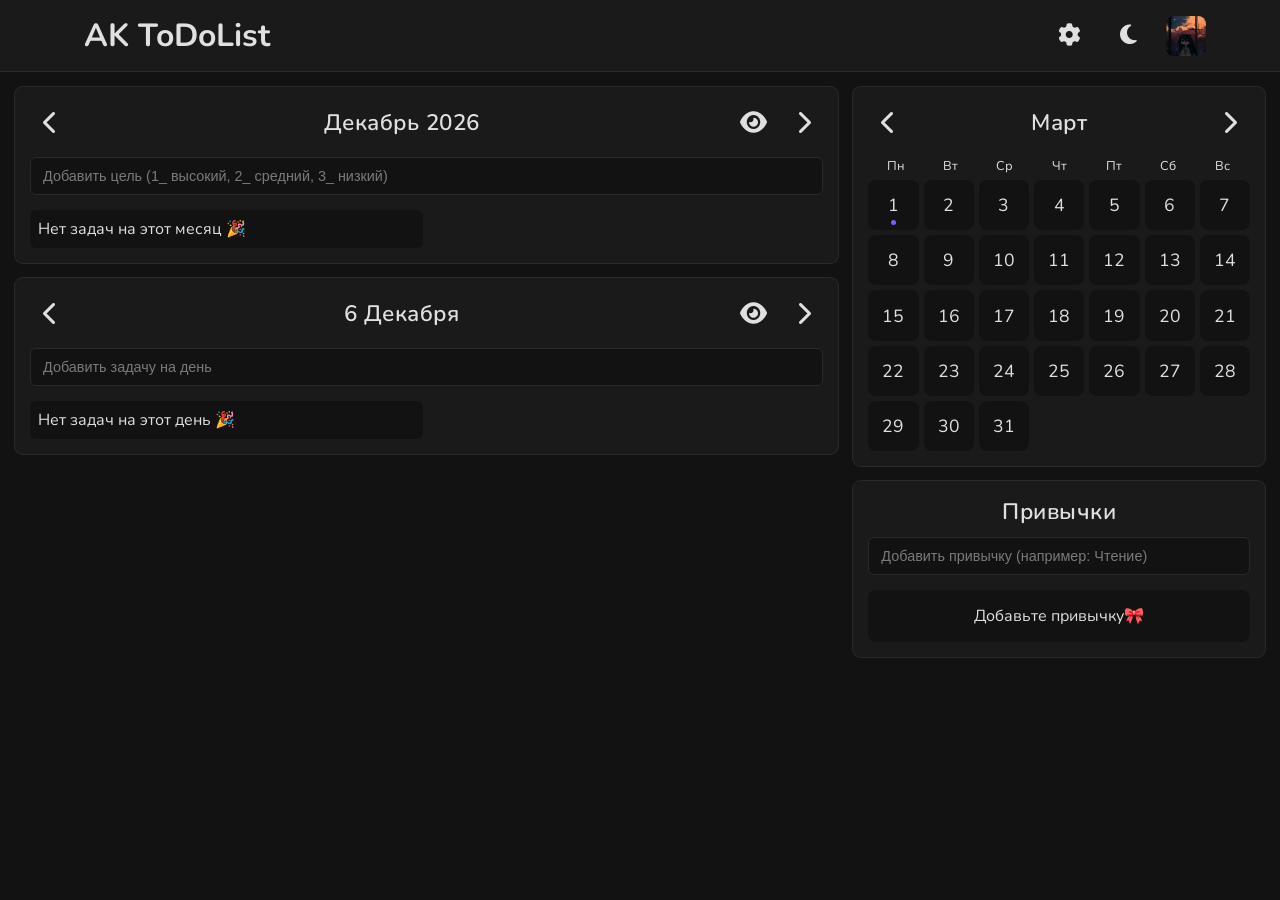
==== index.html @ 562b47cc "AI comments + habits added" ====
<!DOCTYPE html>
<html lang="ru">
<head>
  <meta charset="UTF-8">
  <meta name="viewport" content="width=device-width, initial-scale=1.0, viewport-fit=cover">
  <title>AK ToDoList</title>

  <!-- CSS -->
  <link rel="stylesheet" href="css/style.css">

  <!-- FavIcon -->
  <link rel="icon" href="assets/images/favico.jpg">

  <!-- Font Awesome Icons (иконки) -->
  <link rel="stylesheet" href="https://cdnjs.cloudflare.com/ajax/libs/font-awesome/6.5.0/css/all.min.css">

  <!-- Google Fonts: Nunito (шрифт) -->
  <link rel="preconnect" href="https://fonts.googleapis.com">
  <link rel="preconnect" href="https://fonts.gstatic.com" crossorigin>
  <link href="https://fonts.googleapis.com/css2?family=Nunito:ital,wght@0,200..1000;1,200..1000&display=swap" rel="stylesheet">
</head>
<body>

<!-- ====================NAVIGATION BAR==================== -->
<header class="nav" aria-label="Главная навигация">
  <div class="nav__container">

    <!-- Чекбокс для управления мобильным меню -->
    <input type="checkbox" id="menu-toggle" class="nav__checkbox" aria-label="Открыть меню">

    <div class="nav__top">
      <h1 class="nav__title">AK ToDoList</h1>
      <!-- Бургер-иконка (мобильное меню) -->
      <label for="menu-toggle" class="nav__burger" id="burger-btn" aria-label="Меню">
        <span class="nav__burger--line"></span>
        <span class="nav__burger--line"></span>
        <span class="nav__burger--line"></span>
      </label>
    </div>

    <!-- Меню навигации -->
    <nav class="nav__items" id="nav-menu" aria-label="Дополнительные опции">
      <div class="nav__item">
        <a href="settings.html" class="nav__button btn" id="settings-btn" data-tooltip="Настройки">
          <i class="fa-solid fa-gear btn--icon"></i>
          <span class="nav__text">Настройки</span>
        </a>
      </div>

      <div class="nav__item">
        <button class="nav__button btn" id="theme-btn" data-tooltip="Сменить тему" aria-label="Сменить тему">
          <i class="fa-solid fa-moon btn--icon" id="theme-icon"></i>
          <span class="nav__text">Тема</span>
        </button>
      </div>

      <div class="nav__item nav__item--img">
        <img src="assets/images/favico.jpg" alt="AK ToDoList Logo" id="logo-img">
      </div>
    </nav>
  </div>
</header>

<!-- ====================MAIN APPLICATION================== -->
<main class="container" id="app">

  <!-- ==========ЛЕВАЯ КОЛОНКА: Месяц + День========== -->
  <section class="column column--left">

    <!-- БЛОК МЕСЯЦ (цели / глобальные задачи) -->
    <section class="month" id="month" aria-label="Цели на месяц">
      <div class="month__controls">
        <button class="month__btn btn btn--icon" id="month-prev" aria-label="Предыдущий месяц">
          <i class="fa-solid fa-chevron-left"></i>
        </button>
        <h2 class="month__title" id="month-title"></h2>
        <button class="month__btn month__btn--more btn btn--icon" id="month-toggle-done" data-tooltip="Показать/скрыть выполненные" aria-label="Фильтр выполненных">
          <i class="fa-solid fa-eye"></i>
        </button>
        <button class="month__btn btn btn--icon" id="month-next" aria-label="Следующий месяц">
          <i class="fa-solid fa-chevron-right"></i>
        </button>
      </div>

      <div class="month__input-wrapper">
        <input 
          type="text" 
          class="input month__input" 
          id="month-input"
          placeholder="Добавить цель (1_ высокий, 2_ средний, 3_ низкий)"
          autocomplete="off"
        >
      </div>

      <ul class="month__list" id="month-list"></ul>
    </section>

    <!-- БЛОК ДЕНЬ (ежедневные задачи) -->
    <section class="day" id="day" aria-label="Задачи на день">
      <div class="day__controls">
        <button class="day__btn btn btn--icon" id="day-prev" aria-label="Предыдущий день">
          <i class="fa-solid fa-chevron-left"></i>
        </button>
        <h2 class="day__title" id="day-title"></h2>
        <button class="day__btn day__btn--more btn btn--icon" id="day-toggle-done" data-tooltip="Показать выполненные задачи" aria-label="Показать выполненные">
          <i class="fa-solid fa-eye"></i>
        </button>
        <button class="day__btn btn btn--icon" id="day-next" aria-label="Следующий день">
          <i class="fa-solid fa-chevron-right"></i>
        </button>
      </div>

      <div class="day__input-wrapper">
        <input 
          type="text" 
          class="input day__input" 
          id="day-input"
          placeholder="Добавить задачу на день"
          autocomplete="off"
        >
      </div>

      <ul class="day__list" id="day-list"></ul>
    </section>
  </section>

  <!-- ==========ПРАВАЯ КОЛОНКА: Календарь + Привычки========== -->
  <section class="column column--right">

    <!-- КАЛЕНДАРЬ с индикаторами задач -->
    <section class="calendar" id="calendar" aria-label="Календарь событий">
      <div class="calendar__controls">
        <button class="calendar__btn btn btn--icon" id="calendar-prev" aria-label="Предыдущий месяц">
          <i class="fa-solid fa-chevron-left"></i>
        </button>
        <h2 class="calendar__title" id="calendar-title">Март</h2>
        <button class="calendar__btn btn btn--icon" id="calendar-next" aria-label="Следующий месяц">
          <i class="fa-solid fa-chevron-right"></i>
        </button>
      </div>

      <!-- Заголовки дней недели -->
      <div class="calendar__header">
        <span>Пн</span>
        <span>Вт</span>
        <span>Ср</span>
        <span>Чт</span>
        <span>Пт</span>
        <span>Сб</span>
        <span>Вс</span>
      </div>

      <!-- Сетка с числами дней -->
      <div class="calendar__grid" id="calendar-grid">
        <!-- дни будут генерироваться динамически -->
        <div class="calendar__day calendar__day--has-task">1</div>
        <div class="calendar__day">2</div>
        <div class="calendar__day">3</div>
        <div class="calendar__day">4</div>
        <div class="calendar__day">5</div>
        <div class="calendar__day">6</div>
        <div class="calendar__day">7</div>
        <div class="calendar__day">8</div>
        <div class="calendar__day">9</div>
        <div class="calendar__day">10</div>
        <div class="calendar__day">11</div>
        <div class="calendar__day">12</div>
        <div class="calendar__day">13</div>
        <div class="calendar__day">14</div>
        <div class="calendar__day">15</div>
        <div class="calendar__day">16</div>
        <div class="calendar__day">17</div>
        <div class="calendar__day">18</div>
        <div class="calendar__day">19</div>
        <div class="calendar__day">20</div>
        <div class="calendar__day">21</div>
        <div class="calendar__day">22</div>
        <div class="calendar__day">23</div>
        <div class="calendar__day">24</div>
        <div class="calendar__day">25</div>
        <div class="calendar__day">26</div>
        <div class="calendar__day">27</div>
        <div class="calendar__day">28</div>
        <div class="calendar__day">29</div>
        <div class="calendar__day">30</div>
        <div class="calendar__day">31</div>
      </div>
    </section>

    <!-- ТРЕКЕР ПРИВЫЧЕК -->
    <section class="habit" id="habit" aria-label="Трекер привычек">
      <h2 class="habit__title">Привычки</h2>

      <div class="habit__input-wrapper">
        <input 
          type="text" 
          class="input habit__input" 
          id="habit-input"
          placeholder="Добавить привычку (например: Чтение)"
          autocomplete="off"
        >
      </div>

      <!-- Сетка привычек (заполняется динамически) -->
      <div class="habit__grid" id="habit-grid"></div>
    </section>

  </section>
</main>

<!-- Подключение основного JS файла (модуль) -->
<script type="module" src="JS/main.js"></script>
</body>
</html>
---- css/style.css ----
/* ====================Colors===================== */

:root {
  --bg: #121212;              /* Основной фон */
  --bg-secondary: #1a1a1a;    /* Вторичный фон (карточки, навбар) */
  --bg-hover: #2a2a2a;        /* Фон при наведении */
  --text: #e0e0e0;            /* Цвет текста */
  --accent: #7c5cff;          /* Акцентный цвет (фиолетовый) */
  --border: #2a2a2a;          /* Цвет границ */

  --priority-1: #e25f5f;      /* Высокий приоритет (красный) */
  --priority-2: #d29e1d;      /* Средний приоритет (оранжевый) */
  --priority-3: #7a7a7a;      /* Низкий приоритет (серый) */

  --radius: 8px;              /* Стандартный радиус скругления */
  --radius-sm: 6px;           /* Маленький радиус скругления */

  --transition: all 0.12s ease; /* Стандартная анимация */
}

/* ====================Main======================= */

/* Сброс стилей и базовые настройки */
*,
*::after,
*::before {
  margin: 0;
  padding: 0;
  box-sizing: border-box;
  /* Плавная смена цветов при переключении темы */
  transition: background-color 0.2s ease,
              color 0.2s ease,
              border-color 0.2s ease,
              fill 0.2s ease,
              stroke 0.2s ease;
}

body {
  font-family: 'Nunito', sans-serif;
  background-color: var(--bg);
  color: var(--text);
}

img {
  max-width: 100%;
  display: block;
}

/* Стиль для выделения текста */
::selection {
  background-color: var(--accent);
  color: var(--bg-secondary);
}

/* ====================Light theme================ */

/* Светлая тема (переопределяем переменные) */
body.light {
  --bg: #e9ecef;
  --bg-secondary: #f8f9fa;
  --bg-hover: #dee2e6;
  --text: #212529;
  --border: #ced4da;
}

/* ====================Navbar===================== */

.nav {
  background-color: var(--bg-secondary);
  border-bottom: 1px solid var(--border);
}

.nav__container {
  width: min(1200px, 90%);
  margin: 0 auto;
  padding: 10px;
}

/* TOP */

.nav__top {
  display: grid;
  grid-template-columns: 1fr auto 1fr;
  align-items: center;
}

.nav__title {
  grid-column: 2;
  padding: 4px 10px;
  transition: var(--transition);
}

.nav__title:hover {
  color: var(--accent);
  scale: 1.02;
}

/* BURGER (мобильное меню) */

.nav__checkbox {
  display: none;
}

.nav__burger {
  grid-column: 3;
  justify-self: end;
  display: flex;
  flex-direction: column;
  gap: 6px;
  cursor: pointer;
}

.nav__burger--line {
  width: 25px;
  height: 3px;
  background: var(--text);
  border-radius: var(--radius-sm);
  transition: 0.3s;
}

/* АНИМАЦИЯ БУРГЕРА (превращается в крестик) */
.nav__checkbox:checked + .nav__top .nav__burger--line:nth-child(1) {
  transform: translateY(9px) rotate(45deg);
}

.nav__checkbox:checked + .nav__top .nav__burger--line:nth-child(2) {
  opacity: 0;
}

.nav__checkbox:checked + .nav__top .nav__burger--line:nth-child(3) {
  transform: translateY(-9px) rotate(-45deg);
}

/* MENU (выпадающее меню на мобилках) */
.nav__items {
  max-height: 0;
  overflow: hidden;
  transition: 0.3s;
  display: flex;
  flex-direction: column;
  align-items: center;
}

.nav__checkbox:checked ~ .nav__items {
  max-height: 200px;
}

/* ITEMS */

.nav__item {
  margin: 15px 0;
  width: 100%;
  text-align: center;
}

/* BUTTONS */

.nav__button {
  display: inline-block;
  align-items: center;
  gap: 10px;
  color: var(--text);
  background: none;
  border: none;
  font-size: 1rem;
  cursor: pointer;
  border-radius: var(--radius);
  padding: 10px 16px;
  text-decoration: none;
  transition: var(--transition);
}

.nav__button:hover {
  background: var(--bg-hover);
  border-color: var(--accent);
  transform: translateY(-1px);
}

.nav__button i {
  font-size: 1rem;
}

/* LOGO */

.nav__item--img {
  display: none;
  transition: var(--transition);
}

.nav__item--img:hover {
  scale: 1.05;
}

/* ====================DESKTOP NavBar================ */

@media (min-width: 700px) {
  .nav__container {
    display: grid;
    grid-template-columns: auto 1fr;
    align-items: center;
  }
  
  .nav__top {
    display: block;
  }
  
  .nav__burger {
    display: none;
  }
  
  .nav__items {
    max-height: none;
    opacity: 1;
    flex-direction: row;
    justify-content: flex-end;
    gap: 15px;
    padding-top: 0;
  }
  
  .nav__item {
    width: auto;
    margin: 0;
  }
  
  .nav__button {
    font-size: 0.9rem;
    padding: 10px;
    text-align: center;
    width: 45px;
  }
  
  .nav__item--img {
    display: block;
    width: 40px;
    border-radius: var(--radius);
    overflow: hidden;
  }
  
  .nav__text {
    display: none;
  }
  
  .nav__button i {
    font-size: 1.4rem;
  }
}

/* ====================Main container================ */

.container {
  width: min(100%, 1500px);
  margin: 0 auto;
  padding: 15px;
  display: grid;
  grid-template-columns: 1fr;
  gap: 15px;
}

.column {
  display: flex;
  flex-direction: column;
  gap: 15px;
}

/* Карточки (месяц, день, календарь, привычки) */
.month,
.day,
.calendar,
.habit {
  background-color: var(--bg-secondary);
  padding: 15px;
  border-radius: var(--radius);
  box-shadow: 0 0 0 1px var(--border);
}

/* Адаптив: 2 колонки на больших экранах */
@media (min-width: 850px) {
  .container {
    grid-template-columns: 2fr 1fr;
  }
}

/* ====================Controls==================== */

.month__controls,
.day__controls,
.calendar__controls {
  display: grid;
  align-items: center;
  gap: 10px;
  margin-bottom: 15px;
  grid-template-columns: auto 1fr auto auto;
}

.calendar__controls {
  grid-template-columns: auto 1fr auto;
}

/* Заголовки (дата, месяц) */
.day__title,
.month__title,
.calendar__title {
  text-align: center;
  font-size: 1.4rem;
  font-weight: 600;
  letter-spacing: 0.5px;
  transition: var(--transition);
  user-select: none;
  margin: 0;
  padding: 0 10px;
  cursor: pointer;
  border-radius: var(--radius-sm);
}

/* Hover эффект для кликабельных заголовков */
.day__title--clickable:hover,
.month__title--clickable:hover,
.calendar__title--clickable:hover {
  color: var(--accent);
  background-color: var(--bg-hover);
  transform: scale(1.02);
}

/* Active эффект для заголовков */
.month__title:active,
.day__title:active,
.calendar__title:active {
  transform: scale(0.98);
}

/* Кнопки навигации */
.month__btn,
.day__btn,
.calendar__btn {
  background: none;
  border: none;
  color: var(--text);
  font-size: 1.5rem;
  cursor: pointer;
  transition: var(--transition);
  flex-shrink: 0;
  width: 40px;
  height: 40px;
  display: flex;
  align-items: center;
  justify-content: center;
  border-radius: var(--radius-sm);
}

.month__btn:hover,
.day__btn:hover,
.calendar__btn:hover {
  color: var(--accent);
  background-color: var(--bg-hover);
  transform: translateY(-1px) scale(1.05);
}

/* ====================Lists======================= */

.month__list,
.day__list {
  list-style: none;
  display: flex;
  flex-direction: column;
  gap: 8px;
  align-content: start;
}

/* Элементы списка задач */
.month__item,
.day__item {
  display: grid;
  align-items: center;
  gap: 10px;
  background-color: var(--bg);
  grid-template-columns: auto 1fr auto auto;
  padding: 8px;
  border-radius: var(--radius-sm);
  font-size: 1rem;
  transition: var(--transition);
}

.month__item:hover,
.day__item:hover {
  background-color: var(--bg-hover);
}

/* Текст задачи */
.month__text,
.day__text {
  word-break: break-word;
  overflow-wrap: break-word;
  white-space: normal;
}

/* Приоритеты (кружок с цифрой) */
.priority {
  background-color: var(--accent);
  width: 24px;
  height: 24px;
  display: flex;
  align-items: center;
  justify-content: center;
  line-height: 1;
  font-weight: bold;
  font-size: 1.1rem;
  border-radius: var(--radius-sm);
  cursor: pointer;
}

.priority--1 {
  background-color: var(--priority-1);
}

.priority--2 {
  background-color: var(--priority-2);
}

.priority--3 {
  background-color: var(--priority-3);
}

/* Кнопки действий (плюс, корзина) */
.month__actions {
  display: flex;
  gap: 10px;
}

.month__actions button,
.day__actions button {
  background: none;
  color: var(--text);
  border: none;
  font-size: 1.1rem;
  cursor: pointer;
  transition: var(--transition);
}

.month__actions button:hover,
.day__actions button:hover {
  color: var(--accent);
  transform: translateY(-1px) scale(1.05);
}

/* Выполненные задачи */
.month__item--done,
.day__item--done {
  opacity: 0.6;
  text-decoration: line-through;
}

/* Чекбокс задачи */
.day__check {
  color: var(--text);
  background: none;
  border: none;
  font-size: 1.5rem;
  cursor: pointer;
  transition: var(--transition);
}

.day__check:hover {
  scale: 1.05;
}

/* Две колонки на широких экранах */
@media (min-width: 1200px) {
  .month__list,
  .day__list {
    column-count: 2;
    column-gap: 8px;
    display: block;
  }

  .month__item,
  .day__item {
    margin-bottom: 8px;
  }
}

/* ====================Calendar==================== */

.calendar__header {
  display: grid;
  grid-template-columns: repeat(7, 1fr);
  text-align: center;
  font-size: 0.8rem;
  margin-bottom: 5px;
}

.calendar__grid {
  display: grid;
  grid-template-columns: repeat(7, 1fr);
  gap: 5px;
}

.calendar__day {
  aspect-ratio: 1/1;
  background-color: var(--bg);
  display: flex;
  align-items: center;
  justify-content: center;
  font-size: 1.1rem;
  border-radius: var(--radius);
  transition: var(--transition);
  cursor: pointer;
  position: relative;
}

.calendar__day:hover {
  background-color: var(--bg-hover);
  scale: 1.05;
}

/* Индикатор наличия задач на день */
.calendar__day--has-task::after {
  content: '';
  position: absolute;
  bottom: 5px;
  width: 5px;
  height: 5px;
  background: var(--accent);
  border-radius: 50%;
}

/* ====================Habit======================= */

.habit__title {
  margin-bottom: 10px;
  text-align: center;
  font-size: 1.4rem;
  font-weight: 600;
  letter-spacing: 0.5px;
}

/* Сетка трекера привычек */
.habit__grid {
  display: grid;
  grid-template-columns: minmax(100px, auto) repeat(7, 1fr);
  gap: 8px;
  align-items: center;
  text-align: center;
}

.habit__name span {
  font-size: 1.1rem;
  display: inline-block;
  word-break: break-all;
}

/* Ячейка привычки */
.habit__cell {
  aspect-ratio: 1/1;
  background-color: var(--bg);
  border-radius: var(--radius-sm);
  cursor: pointer;
  transition: var(--transition);
}

.habit__cell:hover {
  scale: 1.05;
}

/* Выполненная привычка */
.habit__cell--done {
  background: var(--accent);
}

/* Кнопка удаления привычки */
.habit__delete-btn {
  background: none;
  border: none;
  color: var(--text);
  cursor: pointer;
  font-size: 14px;
  padding: 4px 8px;
  border-radius: var(--radius-sm);
  transition: var(--transition);
  opacity: 0.6;
  margin-left: 8px;
}

.habit__delete-btn:hover {
  opacity: 1;
  background-color: var(--bg-hover);
  color: var(--accent);
}

/* Сообщение о пустом списке привычек */
.habit__empty {
  background-color: var(--bg);
  grid-column: 1 / -1;
  padding: 15px;
  border-radius: var(--radius);
  text-align: center;
}

/* ====================Inputs====================== */

.input {
  width: 100%;
  padding: 10px 12px;
  border-radius: var(--radius-sm);
  border: 1px solid var(--border);
  background-color: var(--bg);
  color: var(--text);
  outline: none;
  font-size: 0.9rem;
  transition: var(--transition);
}

.input:focus {
  border-color: var(--accent);
  box-shadow: 0 0 0 2px rgba(124, 92, 255, 0.3);
  background: var(--bg-hover);
}

.input::placeholder {
  color: var(--priority-3);
}

.month__input-wrapper,
.day__input-wrapper,
.habit__input-wrapper {
  margin-bottom: 15px;
}

.input:hover {
  border-color: var(--accent);
}

.input:focus::placeholder {
  opacity: 0.3;
}

/* ====================Button Active States======== */

button:active {
  transform: scale(0.95);
  transition: transform 0.05s ease;
}

.month__btn:active,
.day__btn:active,
.calendar__btn:active {
  transform: scale(0.92);
}

.month__action-btn:active,
.day__action-btn:active {
  transform: scale(0.9);
}

.nav__button:active {
  transform: scale(0.96);
}

.day__check:active {
  transform: scale(0.9);
}

.habit__cell:active {
  transform: scale(0.95);
}

button:focus-visible {
  outline: 2px solid var(--accent);
  outline-offset: 2px;
}
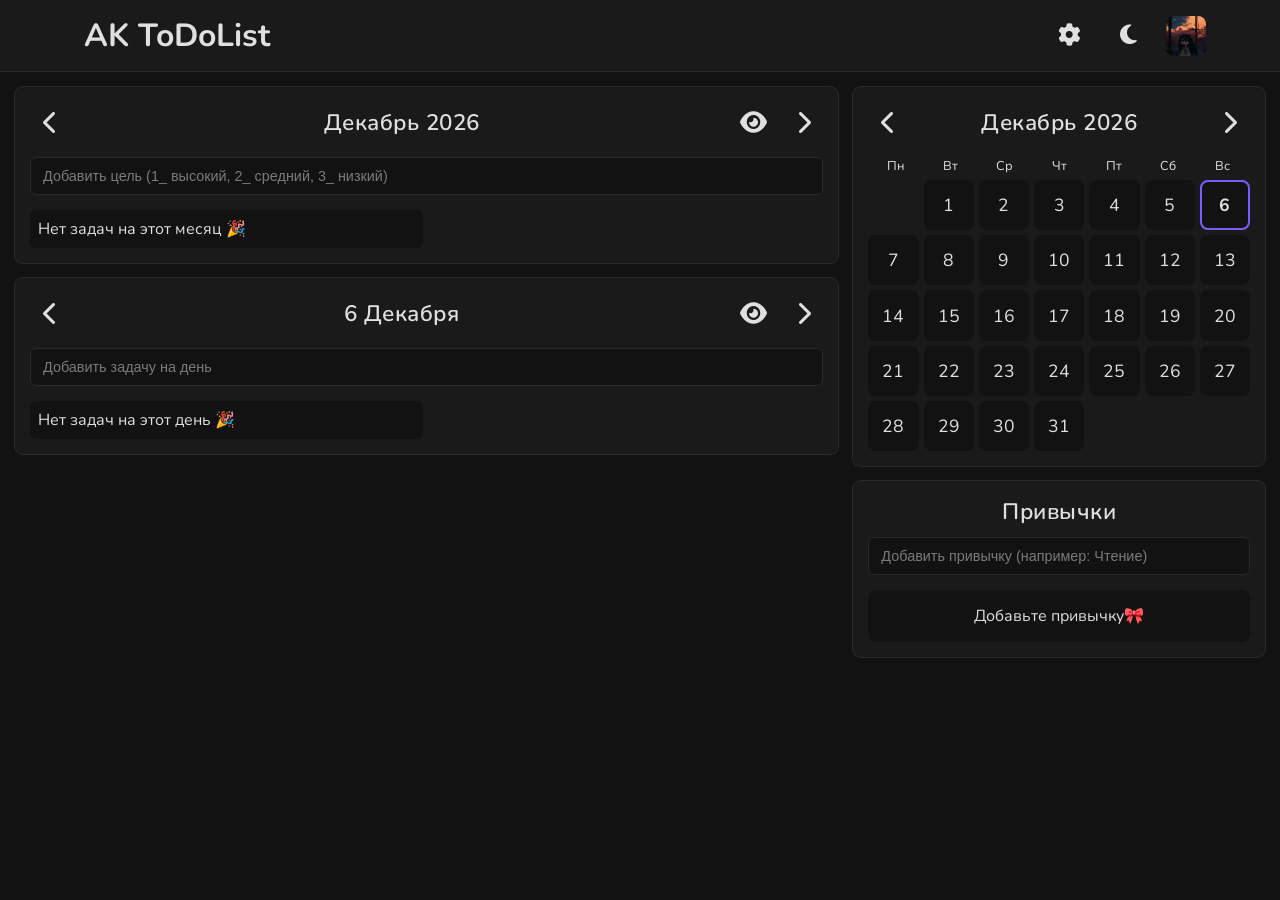
==== commit 3e49a33c: "calendar added" ====
--- a/index.html
+++ b/index.html
@@ -133,7 +133,7 @@
         <button class="calendar__btn btn btn--icon" id="calendar-prev" aria-label="Предыдущий месяц">
           <i class="fa-solid fa-chevron-left"></i>
         </button>
-        <h2 class="calendar__title" id="calendar-title">Март</h2>
+        <h2 class="calendar__title" id="calendar-title"></h2>
         <button class="calendar__btn btn btn--icon" id="calendar-next" aria-label="Следующий месяц">
           <i class="fa-solid fa-chevron-right"></i>
         </button>
@@ -152,38 +152,6 @@
 
       <!-- Сетка с числами дней -->
       <div class="calendar__grid" id="calendar-grid">
-        <!-- дни будут генерироваться динамически -->
-        <div class="calendar__day calendar__day--has-task">1</div>
-        <div class="calendar__day">2</div>
-        <div class="calendar__day">3</div>
-        <div class="calendar__day">4</div>
-        <div class="calendar__day">5</div>
-        <div class="calendar__day">6</div>
-        <div class="calendar__day">7</div>
-        <div class="calendar__day">8</div>
-        <div class="calendar__day">9</div>
-        <div class="calendar__day">10</div>
-        <div class="calendar__day">11</div>
-        <div class="calendar__day">12</div>
-        <div class="calendar__day">13</div>
-        <div class="calendar__day">14</div>
-        <div class="calendar__day">15</div>
-        <div class="calendar__day">16</div>
-        <div class="calendar__day">17</div>
-        <div class="calendar__day">18</div>
-        <div class="calendar__day">19</div>
-        <div class="calendar__day">20</div>
-        <div class="calendar__day">21</div>
-        <div class="calendar__day">22</div>
-        <div class="calendar__day">23</div>
-        <div class="calendar__day">24</div>
-        <div class="calendar__day">25</div>
-        <div class="calendar__day">26</div>
-        <div class="calendar__day">27</div>
-        <div class="calendar__day">28</div>
-        <div class="calendar__day">29</div>
-        <div class="calendar__day">30</div>
-        <div class="calendar__day">31</div>
       </div>
     </section>
 
--- a/css/style.css
+++ b/css/style.css
@@ -523,6 +523,11 @@
   border-radius: 50%;
 }
 
+.calendar__day--today {
+  border: 2px solid var(--accent);
+  font-weight: bold;
+}
+
 /* ====================Habit======================= */
 
 .habit__title {
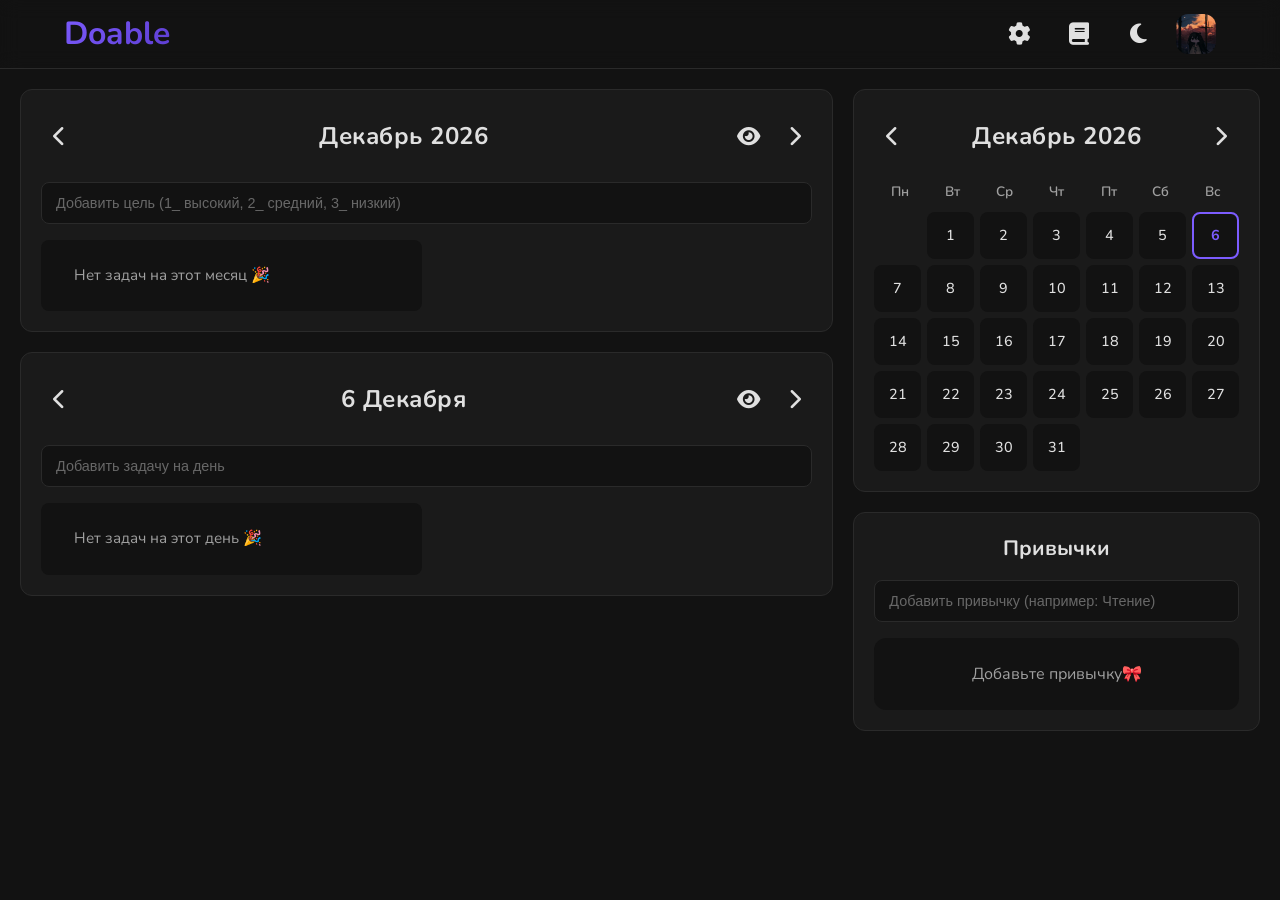
==== commit 2266d81b: "css improved" ====
--- a/index.html
+++ b/index.html
@@ -3,7 +3,7 @@
 <head>
   <meta charset="UTF-8">
   <meta name="viewport" content="width=device-width, initial-scale=1.0, viewport-fit=cover">
-  <title>AK ToDoList</title>
+  <title>Doable</title>
 
   <!-- CSS -->
   <link rel="stylesheet" href="css/style.css">
@@ -11,10 +11,10 @@
   <!-- FavIcon -->
   <link rel="icon" href="assets/images/favico.jpg">
 
-  <!-- Font Awesome Icons (иконки) -->
+  <!-- Font Awesome Icons -->
   <link rel="stylesheet" href="https://cdnjs.cloudflare.com/ajax/libs/font-awesome/6.5.0/css/all.min.css">
 
-  <!-- Google Fonts: Nunito (шрифт) -->
+  <!-- Google Fonts: Nunito -->
   <link rel="preconnect" href="https://fonts.googleapis.com">
   <link rel="preconnect" href="https://fonts.gstatic.com" crossorigin>
   <link href="https://fonts.googleapis.com/css2?family=Nunito:ital,wght@0,200..1000;1,200..1000&display=swap" rel="stylesheet">
@@ -29,9 +29,9 @@
     <input type="checkbox" id="menu-toggle" class="nav__checkbox" aria-label="Открыть меню">
 
     <div class="nav__top">
-      <h1 class="nav__title">AK ToDoList</h1>
-      <!-- Бургер-иконка (мобильное меню) -->
-      <label for="menu-toggle" class="nav__burger" id="burger-btn" aria-label="Меню">
+      <h1 class="nav__title">Doable</h1>
+      <!-- Бургер-иконка -->
+      <label for="menu-toggle" class="nav__burger" id="burger-btn" aria-label="Открыть меню">
         <span class="nav__burger--line"></span>
         <span class="nav__burger--line"></span>
         <span class="nav__burger--line"></span>
@@ -39,11 +39,18 @@
     </div>
 
     <!-- Меню навигации -->
-    <nav class="nav__items" id="nav-menu" aria-label="Дополнительные опции">
+    <nav class="nav__items" id="nav-menu">
       <div class="nav__item">
-        <a href="settings.html" class="nav__button btn" id="settings-btn" data-tooltip="Настройки">
+        <a href="settings.html" class="nav__button btn" id="settings-btn" aria-label="Открыть Настройки">
           <i class="fa-solid fa-gear btn--icon"></i>
           <span class="nav__text">Настройки</span>
+        </a>
+      </div>
+
+      <div class="nav__item">
+        <a href="diary.html" class="nav__button btn" id="settings-btn" aria-label="Открыть Дневник">
+          <i class="fa-solid fa-book btn--icon"></i>
+          <span class="nav__text">Дневник</span>
         </a>
       </div>
 
@@ -54,15 +61,15 @@
         </button>
       </div>
 
-      <div class="nav__item nav__item--img">
-        <img src="assets/images/favico.jpg" alt="AK ToDoList Logo" id="logo-img">
+      <div class="nav__item nav__item--img" aria-label="Логотип Сайта">
+        <img src="assets/images/favico.jpg" alt="Doable Лого">
       </div>
     </nav>
   </div>
 </header>
 
 <!-- ====================MAIN APPLICATION================== -->
-<main class="container" id="app">
+<main class="container">
 
   <!-- ==========ЛЕВАЯ КОЛОНКА: Месяц + День========== -->
   <section class="column column--left">
@@ -73,8 +80,8 @@
         <button class="month__btn btn btn--icon" id="month-prev" aria-label="Предыдущий месяц">
           <i class="fa-solid fa-chevron-left"></i>
         </button>
-        <h2 class="month__title" id="month-title"></h2>
-        <button class="month__btn month__btn--more btn btn--icon" id="month-toggle-done" data-tooltip="Показать/скрыть выполненные" aria-label="Фильтр выполненных">
+        <h2 class="month__title" id="month-title" aria-label="Текущий месяц"></h2>
+        <button class="month__btn month__btn--more btn btn--icon" id="month-toggle-done" aria-label="Показать/скрыть выполненные">
           <i class="fa-solid fa-eye"></i>
         </button>
         <button class="month__btn btn btn--icon" id="month-next" aria-label="Следующий месяц">
@@ -89,6 +96,7 @@
           id="month-input"
           placeholder="Добавить цель (1_ высокий, 2_ средний, 3_ низкий)"
           autocomplete="off"
+          aria-label="Добавить цель (1_ высокий, 2_ средний, 3_ низкий)"
         >
       </div>
 
@@ -101,8 +109,8 @@
         <button class="day__btn btn btn--icon" id="day-prev" aria-label="Предыдущий день">
           <i class="fa-solid fa-chevron-left"></i>
         </button>
-        <h2 class="day__title" id="day-title"></h2>
-        <button class="day__btn day__btn--more btn btn--icon" id="day-toggle-done" data-tooltip="Показать выполненные задачи" aria-label="Показать выполненные">
+        <h2 class="day__title" id="day-title" aria-label="Текущий день"></h2>
+        <button class="day__btn day__btn--more btn btn--icon" id="day-toggle-done" aria-label="Показать выполненные задачи">
           <i class="fa-solid fa-eye"></i>
         </button>
         <button class="day__btn btn btn--icon" id="day-next" aria-label="Следующий день">
@@ -117,6 +125,7 @@
           id="day-input"
           placeholder="Добавить задачу на день"
           autocomplete="off"
+          aria-label="Добавить задачу на день"
         >
       </div>
 
@@ -133,7 +142,7 @@
         <button class="calendar__btn btn btn--icon" id="calendar-prev" aria-label="Предыдущий месяц">
           <i class="fa-solid fa-chevron-left"></i>
         </button>
-        <h2 class="calendar__title" id="calendar-title"></h2>
+        <h2 class="calendar__title" id="calendar-title" aria-label="Текущий месяц"></h2>
         <button class="calendar__btn btn btn--icon" id="calendar-next" aria-label="Следующий месяц">
           <i class="fa-solid fa-chevron-right"></i>
         </button>
@@ -141,13 +150,7 @@
 
       <!-- Заголовки дней недели -->
       <div class="calendar__header">
-        <span>Пн</span>
-        <span>Вт</span>
-        <span>Ср</span>
-        <span>Чт</span>
-        <span>Пт</span>
-        <span>Сб</span>
-        <span>Вс</span>
+        <span>Пн</span><span>Вт</span><span>Ср</span><span>Чт</span><span>Пт</span><span>Сб</span><span>Вс</span>
       </div>
 
       <!-- Сетка с числами дней -->
@@ -166,17 +169,18 @@
           id="habit-input"
           placeholder="Добавить привычку (например: Чтение)"
           autocomplete="off"
+          aria-label="Добавить привычку"
         >
       </div>
 
-      <!-- Сетка привычек (заполняется динамически) -->
+      <!-- Сетка привычек -->
       <div class="habit__grid" id="habit-grid"></div>
     </section>
 
   </section>
 </main>
 
-<!-- Подключение основного JS файла (модуль) -->
+<!-- Подключение основного JS файла -->
 <script type="module" src="JS/main.js"></script>
 </body>
 </html>
--- a/css/style.css
+++ b/css/style.css
@@ -1,21 +1,32 @@
 /* ====================Colors===================== */
 
 :root {
-  --bg: #121212;              /* Основной фон */
-  --bg-secondary: #1a1a1a;    /* Вторичный фон (карточки, навбар) */
-  --bg-hover: #2a2a2a;        /* Фон при наведении */
-  --text: #e0e0e0;            /* Цвет текста */
-  --accent: #7c5cff;          /* Акцентный цвет (фиолетовый) */
-  --border: #2a2a2a;          /* Цвет границ */
-
-  --priority-1: #e25f5f;      /* Высокий приоритет (красный) */
-  --priority-2: #d29e1d;      /* Средний приоритет (оранжевый) */
-  --priority-3: #7a7a7a;      /* Низкий приоритет (серый) */
-
-  --radius: 8px;              /* Стандартный радиус скругления */
-  --radius-sm: 6px;           /* Маленький радиус скругления */
-
-  --transition: all 0.12s ease; /* Стандартная анимация */
+  --bg: #121212;
+  --bg-secondary: #1a1a1a;
+  --bg-tertiary: #1f1f1f;
+  --bg-hover: #2a2a2a;
+  --text: #e0e0e0;
+  --text-muted: #a0a0a0;
+  --accent: #7c5cff;
+  --accent-dark: #5c3ccf;
+  --accent-glow: rgba(124, 92, 255, 0.2);
+  --border: #2a2a2a;
+  --input-glow: #7c5cff4d;
+  --success: #4caf50;
+  --warning: #ff9800;
+
+  --priority-1: #e25f5f;
+  --priority-1-bg: rgba(226, 95, 95, 0.15);
+  --priority-2: #d29e1d;
+  --priority-2-bg: rgba(210, 158, 29, 0.15);
+  --priority-3: #7a7a7a;
+  --priority-3-bg: rgba(122, 122, 122, 0.15);
+
+  --radius: 12px;
+  --radius-sm: 8px;
+  --shadow-sm: 0 2px 4px rgba(0, 0, 0, 0.1);
+  --shadow-md: 0 4px 8px rgba(0, 0, 0, 0.15);
+  --shadow-lg: 0 8px 16px rgba(0, 0, 0, 0.2);
 }
 
 /* ====================Main======================= */
@@ -27,18 +38,19 @@
   margin: 0;
   padding: 0;
   box-sizing: border-box;
-  /* Плавная смена цветов при переключении темы */
-  transition: background-color 0.2s ease,
-              color 0.2s ease,
-              border-color 0.2s ease,
-              fill 0.2s ease,
-              stroke 0.2s ease;
+}
+
+*:focus-visible {
+  outline: 2px solid var(--accent);
+  outline-offset: 2px;
 }
 
 body {
   font-family: 'Nunito', sans-serif;
   background-color: var(--bg);
   color: var(--text);
+  line-height: 1.5;
+  min-height: 100vh;
 }
 
 img {
@@ -52,15 +64,41 @@
   color: var(--bg-secondary);
 }
 
+/* ====================Scrollbar=================== */
+
+::-webkit-scrollbar {
+  width: 8px;
+  height: 8px;
+}
+
+::-webkit-scrollbar-track {
+  background: var(--bg-secondary);
+  border-radius: 10px;
+}
+
+::-webkit-scrollbar-thumb {
+  background: var(--border);
+  border-radius: 10px;
+}
+
+::-webkit-scrollbar-thumb:hover {
+  background: var(--accent);
+}
 /* ====================Light theme================ */
 
-/* Светлая тема (переопределяем переменные) */
 body.light {
-  --bg: #e9ecef;
-  --bg-secondary: #f8f9fa;
-  --bg-hover: #dee2e6;
-  --text: #212529;
-  --border: #ced4da;
+  --bg: #f5f7fa;
+  --bg-secondary: #ffffff;
+  --bg-tertiary: #f8f9fa;
+  --bg-hover: #e9ecef;
+  --text: #1a1a2e;
+  --text-muted: #6c757d;
+  --border: #dee2e6;
+  --shadow-sm: 0 2px 4px rgba(0, 0, 0, 0.05);
+  --shadow-md: 0 4px 8px rgba(0, 0, 0, 0.08);
+  --priority-1-bg: rgba(226, 95, 95, 0.1);
+  --priority-2-bg: rgba(210, 158, 29, 0.1);
+  --priority-3-bg: rgba(122, 122, 122, 0.1);
 }
 
 /* ====================Navbar===================== */
@@ -68,12 +106,17 @@
 .nav {
   background-color: var(--bg-secondary);
   border-bottom: 1px solid var(--border);
+  position: sticky;
+  top: 0;
+  z-index: 100;
+  backdrop-filter: blur(10px);
+  background-color: rgba(var(--bg-secondary-rgb), 0.95);
 }
 
 .nav__container {
   width: min(1200px, 90%);
   margin: 0 auto;
-  padding: 10px;
+  padding: 10px 0;
 }
 
 /* TOP */
@@ -86,16 +129,22 @@
 
 .nav__title {
   grid-column: 2;
-  padding: 4px 10px;
-  transition: var(--transition);
+  font-weight: 700;
+  background: linear-gradient(135deg, var(--accent), var(--accent-dark));
+  background-clip: text;
+  color: transparent;
+  transition: all 0.2s ease;
 }
 
 .nav__title:hover {
-  color: var(--accent);
   scale: 1.02;
 }
 
-/* BURGER (мобильное меню) */
+.nav__title--link{
+  text-decoration: none;
+}
+
+/* BURGER */
 
 .nav__checkbox {
   display: none;
@@ -108,6 +157,13 @@
   flex-direction: column;
   gap: 6px;
   cursor: pointer;
+  padding: 8px;
+  border-radius: var(--radius-sm);
+  transition: background-color 0.2s;
+}
+
+.nav__burger:hover {
+  background-color: var(--bg-hover);
 }
 
 .nav__burger--line {
@@ -118,7 +174,7 @@
   transition: 0.3s;
 }
 
-/* АНИМАЦИЯ БУРГЕРА (превращается в крестик) */
+/* АНИМАЦИЯ БУРГЕРА */
 .nav__checkbox:checked + .nav__top .nav__burger--line:nth-child(1) {
   transform: translateY(9px) rotate(45deg);
 }
@@ -131,11 +187,11 @@
   transform: translateY(-9px) rotate(-45deg);
 }
 
-/* MENU (выпадающее меню на мобилках) */
+/* MENU */
 .nav__items {
   max-height: 0;
   overflow: hidden;
-  transition: 0.3s;
+  transition: 0.3s ease;
   display: flex;
   flex-direction: column;
   align-items: center;
@@ -148,32 +204,39 @@
 /* ITEMS */
 
 .nav__item {
-  margin: 15px 0;
+  margin: 8px 0;
   width: 100%;
   text-align: center;
+  display: flex;
+  align-items: center;
+  justify-content: center;
 }
 
 /* BUTTONS */
 
 .nav__button {
-  display: inline-block;
-  align-items: center;
   gap: 10px;
   color: var(--text);
   background: none;
   border: none;
-  font-size: 1rem;
+  font-size: 1.2rem;
   cursor: pointer;
   border-radius: var(--radius);
   padding: 10px 16px;
   text-decoration: none;
-  transition: var(--transition);
+  display: flex;
+  align-items: center;
+  justify-content: center;
+  transition: all 0.2s ease;
 }
 
 .nav__button:hover {
   background: var(--bg-hover);
-  border-color: var(--accent);
-  transform: translateY(-1px);
+  transform: translateY(-2px);
+}
+
+.nav__button:active {
+  transform: translateY(0);
 }
 
 .nav__button i {
@@ -184,15 +247,13 @@
 
 .nav__item--img {
   display: none;
-  transition: var(--transition);
 }
 
 .nav__item--img:hover {
   scale: 1.05;
 }
 
-/* ====================DESKTOP NavBar================ */
-
+/* DESKTOP NavBar */
 @media (min-width: 700px) {
   .nav__container {
     display: grid;
@@ -210,11 +271,10 @@
   
   .nav__items {
     max-height: none;
-    opacity: 1;
     flex-direction: row;
     justify-content: flex-end;
     gap: 15px;
-    padding-top: 0;
+    padding: 0;
   }
   
   .nav__item {
@@ -225,8 +285,8 @@
   .nav__button {
     font-size: 0.9rem;
     padding: 10px;
-    text-align: center;
     width: 45px;
+    height: 45px;
   }
   
   .nav__item--img {
@@ -250,16 +310,17 @@
 .container {
   width: min(100%, 1500px);
   margin: 0 auto;
-  padding: 15px;
+  padding: 20px;
   display: grid;
   grid-template-columns: 1fr;
-  gap: 15px;
+  gap: 20px;
+  margin-bottom: 20vh;
 }
 
 .column {
   display: flex;
   flex-direction: column;
-  gap: 15px;
+  gap: 20px;
 }
 
 /* Карточки (месяц, день, календарь, привычки) */
@@ -268,15 +329,25 @@
 .calendar,
 .habit {
   background-color: var(--bg-secondary);
-  padding: 15px;
+  padding: 20px;
   border-radius: var(--radius);
-  box-shadow: 0 0 0 1px var(--border);
-}
-
-/* Адаптив: 2 колонки на больших экранах */
+  border: 1px solid var(--border);
+  transition: all 0.2s ease;
+}
+
+.month:hover,
+.day:hover,
+.calendar:hover,
+.habit:hover {
+  transform: translateY(-2px);
+  box-shadow: var(--shadow-md);
+}
+
+/* 2 колонки на больших экранах */
 @media (min-width: 850px) {
   .container {
     grid-template-columns: 2fr 1fr;
+    margin-bottom: 0;
   }
 }
 
@@ -285,31 +356,28 @@
 .month__controls,
 .day__controls,
 .calendar__controls {
-  display: grid;
-  align-items: center;
+  display: flex;
+  align-items: center;
+  justify-content: space-between;
   gap: 10px;
-  margin-bottom: 15px;
-  grid-template-columns: auto 1fr auto auto;
-}
-
-.calendar__controls {
-  grid-template-columns: auto 1fr auto;
-}
+  margin-bottom: 20px;
+}
+
 
 /* Заголовки (дата, месяц) */
 .day__title,
 .month__title,
 .calendar__title {
   text-align: center;
-  font-size: 1.4rem;
-  font-weight: 600;
+  font-size: 1.5rem;
+  font-weight: 700;
   letter-spacing: 0.5px;
-  transition: var(--transition);
   user-select: none;
-  margin: 0;
-  padding: 0 10px;
-  cursor: pointer;
-  border-radius: var(--radius-sm);
+  padding: 8px 16px;
+  cursor: pointer;
+  border-radius: var(--radius-sm);
+  transition: all 0.2s ease;
+  flex: 1;
 }
 
 /* Hover эффект для кликабельных заголовков */
@@ -335,16 +403,15 @@
   background: none;
   border: none;
   color: var(--text);
-  font-size: 1.5rem;
-  cursor: pointer;
-  transition: var(--transition);
-  flex-shrink: 0;
-  width: 40px;
-  height: 40px;
+  font-size: 1.3rem;
+  cursor: pointer;
+  width: 36px;
+  height: 36px;
   display: flex;
   align-items: center;
   justify-content: center;
   border-radius: var(--radius-sm);
+  transition: all 0.2s ease;
 }
 
 .month__btn:hover,
@@ -352,7 +419,7 @@
 .calendar__btn:hover {
   color: var(--accent);
   background-color: var(--bg-hover);
-  transform: translateY(-1px) scale(1.05);
+  transform: scale(1.1);
 }
 
 /* ====================Lists======================= */
@@ -362,8 +429,7 @@
   list-style: none;
   display: flex;
   flex-direction: column;
-  gap: 8px;
-  align-content: start;
+  gap: 10px;
 }
 
 /* Элементы списка задач */
@@ -371,18 +437,20 @@
 .day__item {
   display: grid;
   align-items: center;
-  gap: 10px;
+  gap: 12px;
   background-color: var(--bg);
-  grid-template-columns: auto 1fr auto auto;
-  padding: 8px;
-  border-radius: var(--radius-sm);
-  font-size: 1rem;
-  transition: var(--transition);
+  grid-template-columns: auto 1fr auto;
+  padding: 12px;
+  border-radius: var(--radius-sm);
+  transition: all 0.2s ease;
+  border: 1px solid transparent;
 }
 
 .month__item:hover,
 .day__item:hover {
   background-color: var(--bg-hover);
+  border-color: var(--border);
+  transform: translateX(2px);
 }
 
 /* Текст задачи */
@@ -390,77 +458,103 @@
 .day__text {
   word-break: break-word;
   overflow-wrap: break-word;
-  white-space: normal;
+  font-size: 0.95rem;
+  line-height: 1.4;
 }
 
 /* Приоритеты (кружок с цифрой) */
 .priority {
-  background-color: var(--accent);
-  width: 24px;
-  height: 24px;
+  width: 28px;
+  height: 28px;
   display: flex;
   align-items: center;
   justify-content: center;
-  line-height: 1;
-  font-weight: bold;
-  font-size: 1.1rem;
-  border-radius: var(--radius-sm);
-  cursor: pointer;
+  font-weight: 700;
+  font-size: 0.9rem;
+  border-radius: var(--radius-sm);
+  cursor: pointer;
+  transition: all 0.2s ease;
+  flex-shrink: 0;
 }
 
 .priority--1 {
   background-color: var(--priority-1);
+  box-shadow: 0 0 0 2px var(--priority-1-bg);
 }
 
 .priority--2 {
   background-color: var(--priority-2);
+  box-shadow: 0 0 0 2px var(--priority-2-bg);
 }
 
 .priority--3 {
   background-color: var(--priority-3);
-}
-
-/* Кнопки действий (плюс, корзина) */
-.month__actions {
-  display: flex;
-  gap: 10px;
+  box-shadow: 0 0 0 2px var(--priority-3-bg);
+}
+
+.priority:hover {
+  transform: scale(1.1);
+}
+
+/* Кнопки действий */
+.month__actions,
+.day__actions {
+  display: flex;
+  gap: 8px;
+  flex-shrink: 0;
 }
 
 .month__actions button,
 .day__actions button {
   background: none;
-  color: var(--text);
+  color: var(--text-muted);
   border: none;
-  font-size: 1.1rem;
-  cursor: pointer;
-  transition: var(--transition);
+  font-size: 1rem;
+  cursor: pointer;
+  padding: 6px;
+  border-radius: var(--radius-sm);
+  transition: all 0.2s ease;
 }
 
 .month__actions button:hover,
 .day__actions button:hover {
   color: var(--accent);
-  transform: translateY(-1px) scale(1.05);
+  background-color: var(--bg-hover);
+  transform: translateY(-2px);
 }
 
 /* Выполненные задачи */
 .month__item--done,
 .day__item--done {
-  opacity: 0.6;
+  opacity: 0.7;
+}
+
+.month__item--done .month__text,
+.day__item--done .day__text {
   text-decoration: line-through;
 }
 
 /* Чекбокс задачи */
 .day__check {
-  color: var(--text);
+  color: var(--text-muted);
   background: none;
   border: none;
-  font-size: 1.5rem;
-  cursor: pointer;
-  transition: var(--transition);
+  font-size: 1.3rem;
+  cursor: pointer;
+  transition: all 0.12s ease;
+  width: 32px;
+  height: 32px;
+  display: flex;
+  align-items: center;
+  justify-content: center;
+  border-radius: var(--radius-sm);
+  flex-shrink: 0;
 }
 
 .day__check:hover {
-  scale: 1.05;
+  color: var(--accent);
+  background-color: var(--bg-hover);
+  transform: scale(1.1);
 }
 
 /* Две колонки на широких экранах */
@@ -468,13 +562,14 @@
   .month__list,
   .day__list {
     column-count: 2;
-    column-gap: 8px;
+    column-gap: 10px;
     display: block;
   }
 
   .month__item,
   .day__item {
-    margin-bottom: 8px;
+    margin-bottom: 10px;
+    break-inside: avoid;
   }
 }
 
@@ -484,14 +579,16 @@
   display: grid;
   grid-template-columns: repeat(7, 1fr);
   text-align: center;
-  font-size: 0.8rem;
-  margin-bottom: 5px;
+  font-weight: 600;
+  font-size: 0.85rem;
+  margin-bottom: 10px;
+  color: var(--text-muted);
 }
 
 .calendar__grid {
   display: grid;
   grid-template-columns: repeat(7, 1fr);
-  gap: 5px;
+  gap: 6px;
 }
 
 .calendar__day {
@@ -500,57 +597,64 @@
   display: flex;
   align-items: center;
   justify-content: center;
-  font-size: 1.1rem;
-  border-radius: var(--radius);
-  transition: var(--transition);
+  font-size: 0.9rem;
+  border-radius: var(--radius-sm);
+  transition: all 0.2s ease;
   cursor: pointer;
   position: relative;
+  font-weight: 500;
 }
 
 .calendar__day:hover {
   background-color: var(--bg-hover);
-  scale: 1.05;
+  transform: scale(1.05);
+  z-index: 1;
 }
 
 /* Индикатор наличия задач на день */
 .calendar__day--has-task::after {
   content: '';
   position: absolute;
-  bottom: 5px;
-  width: 5px;
-  height: 5px;
+  bottom: 4px;
+  width: 4px;
+  height: 4px;
   background: var(--accent);
   border-radius: 50%;
 }
 
 .calendar__day--today {
   border: 2px solid var(--accent);
-  font-weight: bold;
+  font-weight: 700;
+  color: var(--accent);
+}
+
+@media (max-width: 500px) {
+  .calendar__grid {
+    gap: 4px;
+  }
+  
+  .calendar__day {
+    font-size: 0.8rem;
+  }
 }
 
 /* ====================Habit======================= */
 
 .habit__title {
-  margin-bottom: 10px;
+  margin-bottom: 16px;
   text-align: center;
-  font-size: 1.4rem;
-  font-weight: 600;
-  letter-spacing: 0.5px;
+  font-size: 1.3rem;
+  font-weight: 700;
 }
 
 /* Сетка трекера привычек */
 .habit__grid {
   display: grid;
-  grid-template-columns: minmax(100px, auto) repeat(7, 1fr);
-  gap: 8px;
+  grid-template-columns: minmax(100px, auto) repeat(7, minmax(35px, 1fr));
+  gap: 6px;
   align-items: center;
   text-align: center;
-}
-
-.habit__name span {
-  font-size: 1.1rem;
-  display: inline-block;
-  word-break: break-all;
+  overflow-x: visible;
 }
 
 /* Ячейка привычки */
@@ -559,116 +663,201 @@
   background-color: var(--bg);
   border-radius: var(--radius-sm);
   cursor: pointer;
-  transition: var(--transition);
+  transition: all 0.2s ease;
+  min-width: 32px;
 }
 
 .habit__cell:hover {
-  scale: 1.05;
+  transform: scale(1.1);
+  background-color: var(--accent-glow);
 }
 
 /* Выполненная привычка */
 .habit__cell--done {
   background: var(--accent);
+  box-shadow: 0 0 4px var(--accent);
 }
 
 /* Кнопка удаления привычки */
 .habit__delete-btn {
   background: none;
   border: none;
-  color: var(--text);
-  cursor: pointer;
-  font-size: 14px;
-  padding: 4px 8px;
-  border-radius: var(--radius-sm);
-  transition: var(--transition);
-  opacity: 0.6;
+  color: var(--text-muted);
+  cursor: pointer;
+  font-size: 12px;
+  padding: 4px 6px;
+  border-radius: var(--radius-sm);
+  transition: all 0.2s ease;
   margin-left: 8px;
 }
 
 .habit__delete-btn:hover {
-  opacity: 1;
+  color: var(--priority-1);
   background-color: var(--bg-hover);
-  color: var(--accent);
-}
-
-/* Сообщение о пустом списке привычек */
-.habit__empty {
-  background-color: var(--bg);
-  grid-column: 1 / -1;
-  padding: 15px;
-  border-radius: var(--radius);
-  text-align: center;
+}
+
+.habit__name {
+  display: flex;
+  align-items: center;
+  gap: 6px;
+  min-width: 0;
+}
+
+.habit__name span {
+  font-size: 0.9rem;
+  white-space: nowrap;
+  overflow: hidden;
+  text-overflow: ellipsis;
+  max-width: 100px;
 }
 
 /* ====================Inputs====================== */
 
 .input {
   width: 100%;
-  padding: 10px 12px;
+  padding: 12px 14px;
   border-radius: var(--radius-sm);
   border: 1px solid var(--border);
   background-color: var(--bg);
   color: var(--text);
   outline: none;
   font-size: 0.9rem;
-  transition: var(--transition);
+  transition: all 0.2s ease;
 }
 
 .input:focus {
   border-color: var(--accent);
-  box-shadow: 0 0 0 2px rgba(124, 92, 255, 0.3);
+  box-shadow: 0 0 0 3px var(--input-glow);
   background: var(--bg-hover);
 }
 
 .input::placeholder {
-  color: var(--priority-3);
+  color: var(--text-muted);
+  opacity: 0.6;
+}
+
+.input:hover {
+  border-color: var(--accent);
 }
 
 .month__input-wrapper,
 .day__input-wrapper,
 .habit__input-wrapper {
-  margin-bottom: 15px;
-}
-
-.input:hover {
+  margin-bottom: 16px;
+}
+
+/* ====================Button Active States======== */
+
+button {
+  transition: all 0.2s ease;
+}
+
+button:active {
+  transform: scale(0.96);
+}
+
+
+/* ====================Diary Page==================== */
+.diary__container{
+  width: min(100%, 1500px);
+  margin: 0 auto;
+  padding: 20px;
+  display: flex;
+  flex-direction: column;
+  gap: 20px;
+  margin-bottom: 20vh;
+}
+
+@media (min-width: 850px) {
+  .diary__container {
+    display: grid;
+    grid-template-columns: 2fr 1fr;
+    margin-bottom: 0;
+  }
+}
+
+.diary__calendar {
+  background-color: var(--bg-secondary);
+  padding: 20px;
+  border-radius: var(--radius);
+  border: 1px solid var(--border);
+  align-self: start;
+  width: 100%;
+}
+
+.diary__calendar .calendar__day {
+  font-size: clamp(0.7rem, 3vw, 0.9rem);
+}
+
+.diary {
+  background-color: var(--bg-secondary);
+  padding: 24px;
+  border-radius: var(--radius);
+  border: 1px solid var(--border);
+}
+
+.diary__date {
+  text-align: center;
+  font-size: 1.8rem;
+  font-weight: 800;
+  color: var(--accent);
+  margin-bottom: 20px;
+}
+.diary__fields {
+  display: flex;
+  flex-direction: column;
+  gap: 20px;
+}
+.diary__field {
+  display: flex;
+  flex-direction: column;
+  gap: 8px;
+}
+.diary__label {
+  font-weight: 600;
+  display: flex;
+  align-items: center;
+  gap: 8px;
+  color: var(--text-muted);
+}
+.diary__textarea {
+  padding: 12px;
+  border-radius: var(--radius);
+  border: 1px solid var(--border);
+  background-color: var(--bg);
+  color: var(--text);
+  font-size: 0.95rem;
+  resize: vertical;
+  transition: all 0.2s ease;
+  font-family: inherit;
+}
+
+.diary__textarea:focus {
+  outline: none;
   border-color: var(--accent);
-}
-
-.input:focus::placeholder {
-  opacity: 0.3;
-}
-
-/* ====================Button Active States======== */
-
-button:active {
-  transform: scale(0.95);
-  transition: transform 0.05s ease;
-}
-
-.month__btn:active,
-.day__btn:active,
-.calendar__btn:active {
-  transform: scale(0.92);
-}
-
-.month__action-btn:active,
-.day__action-btn:active {
-  transform: scale(0.9);
-}
-
-.nav__button:active {
-  transform: scale(0.96);
-}
-
-.day__check:active {
-  transform: scale(0.9);
-}
-
-.habit__cell:active {
-  transform: scale(0.95);
-}
-
-button:focus-visible {
-  outline: 2px solid var(--accent);
-  outline-offset: 2px;
+  box-shadow: 0 0 0 3px var(--input-glow);
+}
+.diary__textarea::placeholder {
+  color: var(--text-muted);
+  opacity: 0.5;
+}
+
+/* ====================Empty States================ */
+
+.month__item--empty,
+.day__item--empty {
+  text-align: center;
+  padding: 24px 32px;
+  color: var(--text-muted);
+  font-size: 0.9rem;
+  grid-column: 1 / -1;
+}
+
+.habit__empty {
+  background-color: var(--bg);
+  grid-column: 1 / -1;
+  padding: 24px;
+  border-radius: var(--radius);
+  text-align: center;
+  color: var(--text-muted);
 }
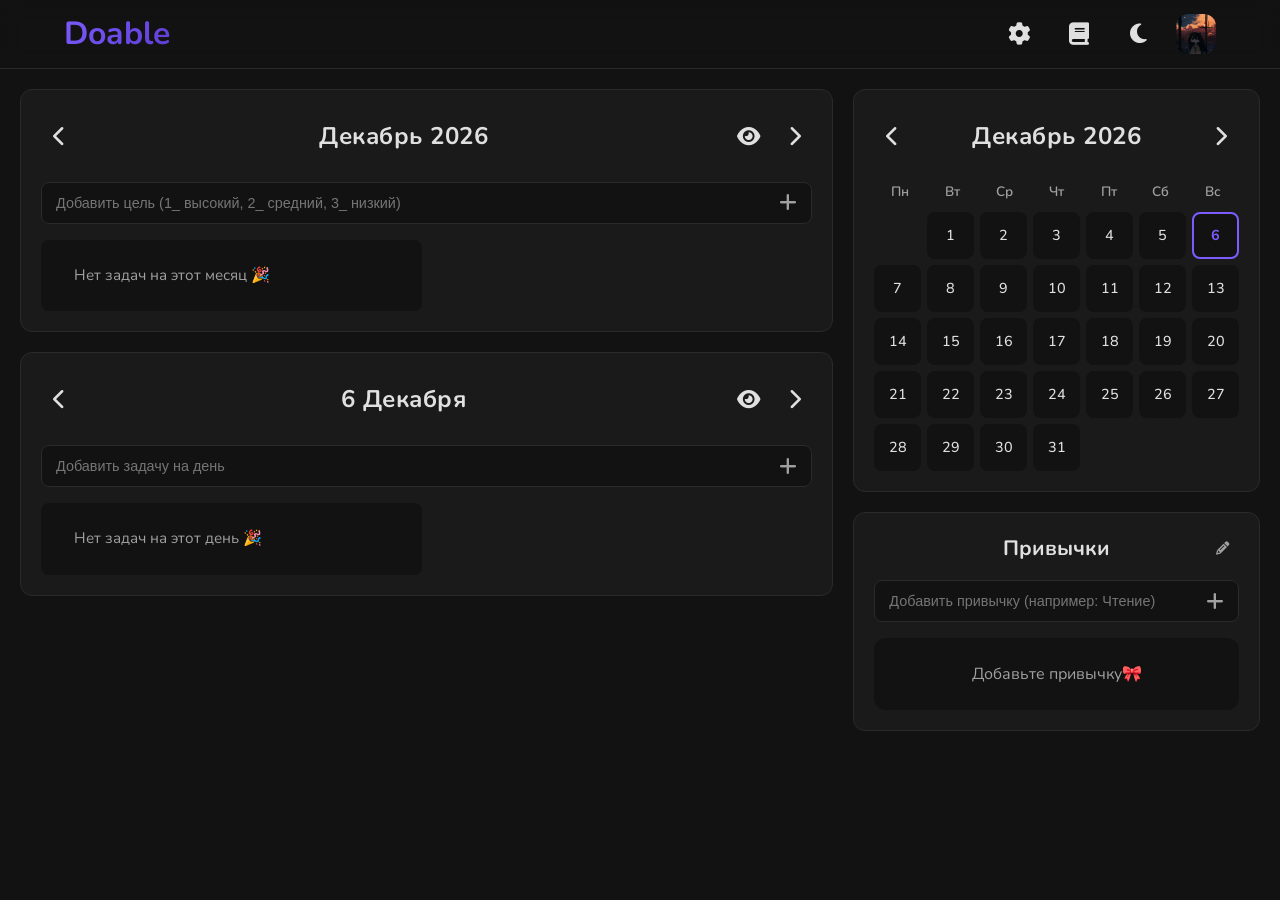
==== commit 5063899b: "- Уведомления - Подсветка текущей даты в дневнике - Клики по emptyMessage теперь обрабатываются - пр" ====
--- a/index.html
+++ b/index.html
@@ -70,7 +70,6 @@
 
 <!-- ====================MAIN APPLICATION================== -->
 <main class="container">
-
   <!-- ==========ЛЕВАЯ КОЛОНКА: Месяц + День========== -->
   <section class="column column--left">
 
@@ -98,6 +97,9 @@
           autocomplete="off"
           aria-label="Добавить цель (1_ высокий, 2_ средний, 3_ низкий)"
         >
+        <button class="month__btn btn btn--icon month__add-btn" id="month-addTask" aria-label="Добавить цель">
+          <i class="fa-solid fa-plus"></i>
+        </button>
       </div>
 
       <ul class="month__list" id="month-list"></ul>
@@ -127,6 +129,9 @@
           autocomplete="off"
           aria-label="Добавить задачу на день"
         >
+        <button class="day__btn btn btn--icon day__add-btn" id="day-addTask" aria-label="Добавить цель">
+          <i class="fa-solid fa-plus" id="day-addTask"></i>
+        </button>
       </div>
 
       <ul class="day__list" id="day-list"></ul>
@@ -160,7 +165,13 @@
 
     <!-- ТРЕКЕР ПРИВЫЧЕК -->
     <section class="habit" id="habit" aria-label="Трекер привычек">
-      <h2 class="habit__title">Привычки</h2>
+        <div class="habit__header">
+          <h2 class="habit__title">Привычки</h2>
+          <button class="habit__edit-btn btn btn--icon" id="habit-edit-btn" aria-label="Режим редактирования">
+            <i class="fa-solid fa-pencil"></i>
+          </button>
+        </div>
+
 
       <div class="habit__input-wrapper">
         <input 
@@ -171,6 +182,9 @@
           autocomplete="off"
           aria-label="Добавить привычку"
         >
+        <button class="habit__btn btn btn--icon habit__add-btn" id="habit-addTask" aria-label="Добавить привычку">
+          <i class="fa-solid fa-plus"></i>
+        </button>
       </div>
 
       <!-- Сетка привычек -->
--- a/css/style.css
+++ b/css/style.css
@@ -628,6 +628,12 @@
   color: var(--accent);
 }
 
+.calendar__day--active {
+  border: 2px solid var(--accent);
+  background-color: var(--accent-glow);
+  font-weight: bold;
+}
+
 @media (max-width: 500px) {
   .calendar__grid {
     gap: 4px;
@@ -640,11 +646,45 @@
 
 /* ====================Habit======================= */
 
+.habit__header {
+  position: relative;
+  display: flex;
+  align-items: center;
+  justify-content: center;
+  margin-bottom: 16px;
+}
+
 .habit__title {
-  margin-bottom: 16px;
   text-align: center;
   font-size: 1.3rem;
   font-weight: 700;
+  margin: 0;
+}
+
+.habit__edit-btn {
+  position: absolute;
+  right: 0;
+  background: none;
+  border: none;
+  color: var(--text-muted);
+  cursor: pointer;
+  width: 32px;
+  height: 32px;
+  border-radius: var(--radius-sm);
+  display: flex;
+  align-items: center;
+  justify-content: center;
+}
+
+.habit__edit-btn:hover {
+  color: var(--accent);
+  background-color: var(--bg-hover);
+  transform: scale(1.05);
+}
+
+.habit__edit-btn--active {
+  color: var(--accent);
+  background-color: var(--bg-hover);
 }
 
 /* Сетка трекера привычек */
@@ -711,11 +751,22 @@
   max-width: 100px;
 }
 
+
+
 /* ====================Inputs====================== */
 
-.input {
+.month__input-wrapper,
+.day__input-wrapper,
+.habit__input-wrapper {
+  position: relative;
+  margin-bottom: 16px;
+}
+
+.month__input,
+.day__input,
+.habit__input {
   width: 100%;
-  padding: 12px 14px;
+  padding: 12px 50px 12px 14px;
   border-radius: var(--radius-sm);
   border: 1px solid var(--border);
   background-color: var(--bg);
@@ -725,25 +776,49 @@
   transition: all 0.2s ease;
 }
 
-.input:focus {
+.month__input:focus,
+.day__input:focus,
+.habit__input:focus {
   border-color: var(--accent);
   box-shadow: 0 0 0 3px var(--input-glow);
   background: var(--bg-hover);
 }
 
-.input::placeholder {
+/* Все кнопки внутри инпутов */
+.month__add-btn,
+.day__add-btn,
+.habit__add-btn {
+  position: absolute;
+  right: 8px;
+  top: 50%;
+  transform: translateY(-50%);
+  background: none;
+  border: none;
   color: var(--text-muted);
-  opacity: 0.6;
-}
-
-.input:hover {
-  border-color: var(--accent);
-}
-
-.month__input-wrapper,
-.day__input-wrapper,
-.habit__input-wrapper {
-  margin-bottom: 16px;
+  cursor: pointer;
+  width: 32px;
+  height: 32px;
+  display: flex;
+  align-items: center;
+  justify-content: center;
+  border-radius: var(--radius-sm);
+  transition: all 0.2s ease;
+  font-size: 1.2rem;
+  z-index: 100000;
+}
+
+.month__add-btn:hover,
+.day__add-btn:hover,
+.habit__add-btn:hover {
+  color: var(--accent);
+  background-color: var(--bg-hover);
+  transform: translateY(-50%) scale(1.05);
+}
+
+.month__add-btn:active,
+.day__add-btn:active,
+.habit__add-btn:active {
+  transform: translateY(-50%) scale(0.95);
 }
 
 /* ====================Button Active States======== */
@@ -860,4 +935,40 @@
   border-radius: var(--radius);
   text-align: center;
   color: var(--text-muted);
-}+}
+
+/* ====================Notification================ */
+
+.notification{
+  position: fixed;
+  bottom: 20px;
+  right: 20px;
+  background: var(--accent);
+  color: #e0e0e0;
+  padding: 12px 20px;
+  border-radius: 8px;
+  z-index: 9999;
+  animation: slideIn 0.3s ease;
+}
+
+@keyframes slideIn {
+  from {
+    opacity: 0;
+    transform: translateX(100px);
+  }
+  to {
+    opacity: 1;
+    transform: translateX(0);
+  }
+}
+
+@keyframes slideOut {
+  from {
+    opacity: 1;
+    transform: translateX(0);
+  }
+  to {
+    opacity: 0;
+    transform: translateX(100px);
+  }
+}
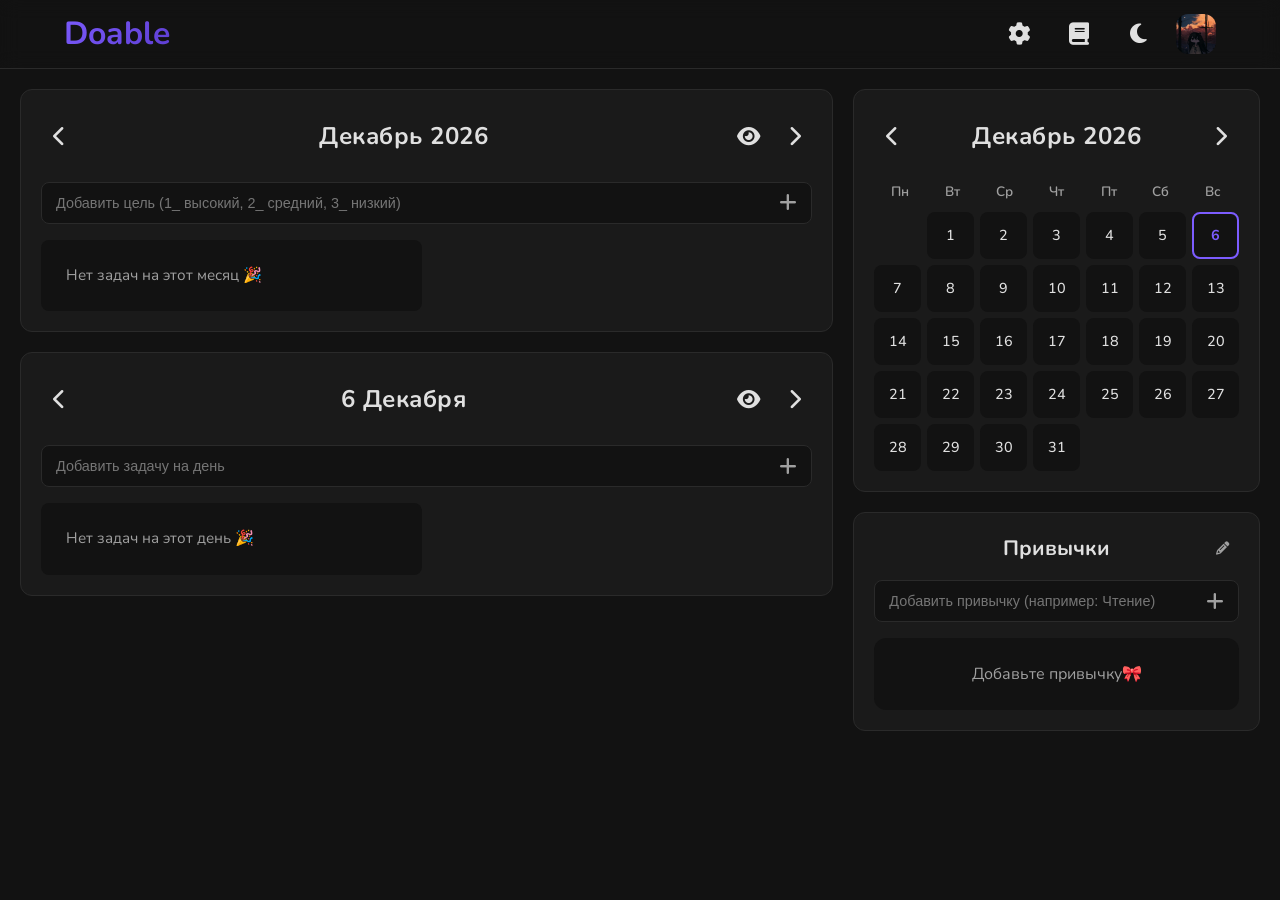
==== commit 3fd75ef9: "redaicting added" ====
--- a/index.html
+++ b/index.html
@@ -88,7 +88,7 @@
         </button>
       </div>
 
-      <div class="month__input-wrapper">
+      <div class="month__input-wrapper input-wrapper">
         <input 
           type="text" 
           class="input month__input" 
@@ -97,7 +97,7 @@
           autocomplete="off"
           aria-label="Добавить цель (1_ высокий, 2_ средний, 3_ низкий)"
         >
-        <button class="month__btn btn btn--icon month__add-btn" id="month-addTask" aria-label="Добавить цель">
+        <button class="month__btn btn btn--icon month__add-btn add-btn" id="month-addTask" aria-label="Добавить цель">
           <i class="fa-solid fa-plus"></i>
         </button>
       </div>
@@ -120,7 +120,7 @@
         </button>
       </div>
 
-      <div class="day__input-wrapper">
+      <div class="day__input-wrapper input-wrapper">
         <input 
           type="text" 
           class="input day__input" 
@@ -129,7 +129,7 @@
           autocomplete="off"
           aria-label="Добавить задачу на день"
         >
-        <button class="day__btn btn btn--icon day__add-btn" id="day-addTask" aria-label="Добавить цель">
+        <button class="day__btn btn btn--icon day__add-btn add-btn" id="day-addTask" aria-label="Добавить цель">
           <i class="fa-solid fa-plus" id="day-addTask"></i>
         </button>
       </div>
@@ -173,7 +173,7 @@
         </div>
 
 
-      <div class="habit__input-wrapper">
+      <div class="habit__input-wrapper input-wrapper">
         <input 
           type="text" 
           class="input habit__input" 
@@ -182,7 +182,7 @@
           autocomplete="off"
           aria-label="Добавить привычку"
         >
-        <button class="habit__btn btn btn--icon habit__add-btn" id="habit-addTask" aria-label="Добавить привычку">
+        <button class="habit__btn btn btn--icon habit__add-btn add-btn" id="habit-addTask" aria-label="Добавить привычку">
           <i class="fa-solid fa-plus"></i>
         </button>
       </div>
--- a/css/style.css
+++ b/css/style.css
@@ -64,6 +64,16 @@
   color: var(--bg-secondary);
 }
 
+body {
+  user-select: none;
+  -webkit-user-select: none;
+}
+
+input, textarea, [contenteditable="true"] {
+  user-select: text;
+  -webkit-user-select: text;
+}
+
 /* ====================Scrollbar=================== */
 
 ::-webkit-scrollbar {
@@ -422,6 +432,69 @@
   transform: scale(1.1);
 }
 
+@media (max-width: 600px) {
+  .month__controls,
+  .day__controls,
+  .calendar__controls {
+    gap: 4px;
+    margin-bottom: 12px;
+  }
+  
+  .day__title,
+  .month__title,
+  .calendar__title {
+    font-size: 1rem;
+    padding: 4px 4px;
+  }
+  
+  .month__btn,
+  .day__btn,
+  .calendar__btn {
+    font-size: 0.9rem;
+    width: 28px;
+    height: 28px;
+  }
+}
+
+@media (max-width: 400px) {
+  .month__controls,
+  .day__controls,
+  .calendar__controls {
+    gap: 2px;
+  }
+  
+  .day__title,
+  .month__title,
+  .calendar__title {
+    font-size: 0.85rem;
+    padding: 4px 2px;
+  }
+  
+  .month__btn,
+  .day__btn,
+  .calendar__btn {
+    font-size: 0.8rem;
+    width: 26px;
+    height: 26px;
+  }
+}
+
+@media (max-width: 320px) {
+  .day__title,
+  .month__title,
+  .calendar__title {
+    font-size: 0.7rem;
+  }
+  
+  .month__btn,
+  .day__btn,
+  .calendar__btn {
+    font-size: 0.7rem;
+    width: 24px;
+    height: 24px;
+  }
+}
+
 /* ====================Lists======================= */
 
 .month__list,
@@ -755,16 +828,12 @@
 
 /* ====================Inputs====================== */
 
-.month__input-wrapper,
-.day__input-wrapper,
-.habit__input-wrapper {
+.input-wrapper {
   position: relative;
   margin-bottom: 16px;
 }
 
-.month__input,
-.day__input,
-.habit__input {
+.input {
   width: 100%;
   padding: 12px 50px 12px 14px;
   border-radius: var(--radius-sm);
@@ -776,18 +845,14 @@
   transition: all 0.2s ease;
 }
 
-.month__input:focus,
-.day__input:focus,
-.habit__input:focus {
+.input:focus {
   border-color: var(--accent);
   box-shadow: 0 0 0 3px var(--input-glow);
   background: var(--bg-hover);
 }
 
 /* Все кнопки внутри инпутов */
-.month__add-btn,
-.day__add-btn,
-.habit__add-btn {
+.add-btn {
   position: absolute;
   right: 8px;
   top: 50%;
@@ -807,28 +872,37 @@
   z-index: 100000;
 }
 
-.month__add-btn:hover,
-.day__add-btn:hover,
-.habit__add-btn:hover {
+.add-btn:hover {
   color: var(--accent);
   background-color: var(--bg-hover);
   transform: translateY(-50%) scale(1.05);
 }
 
-.month__add-btn:active,
-.day__add-btn:active,
-.habit__add-btn:active {
+.add-btn:active{
   transform: translateY(-50%) scale(0.95);
 }
 
+.edit-input {
+  padding: 5px 10px;
+  word-break: break-word;
+  white-space: pre-wrap;
+  background-color: var(--bg);
+  border: 1px solid var(--accent);
+  border-radius: var(--radius-sm);
+  outline: none;
+}
+
 /* ====================Button Active States======== */
 
 button {
   transition: all 0.2s ease;
 }
 
-button:active {
-  transform: scale(0.96);
+button:active{
+  transform: scale(0.95);
+}
+.btn:active{
+  transform: scale(0.95);
 }
 
 
@@ -922,9 +996,9 @@
 .month__item--empty,
 .day__item--empty {
   text-align: center;
-  padding: 24px 32px;
+  padding: 24px 24px;
   color: var(--text-muted);
-  font-size: 0.9rem;
+  font-size: 0.85rem;
   grid-column: 1 / -1;
 }
 
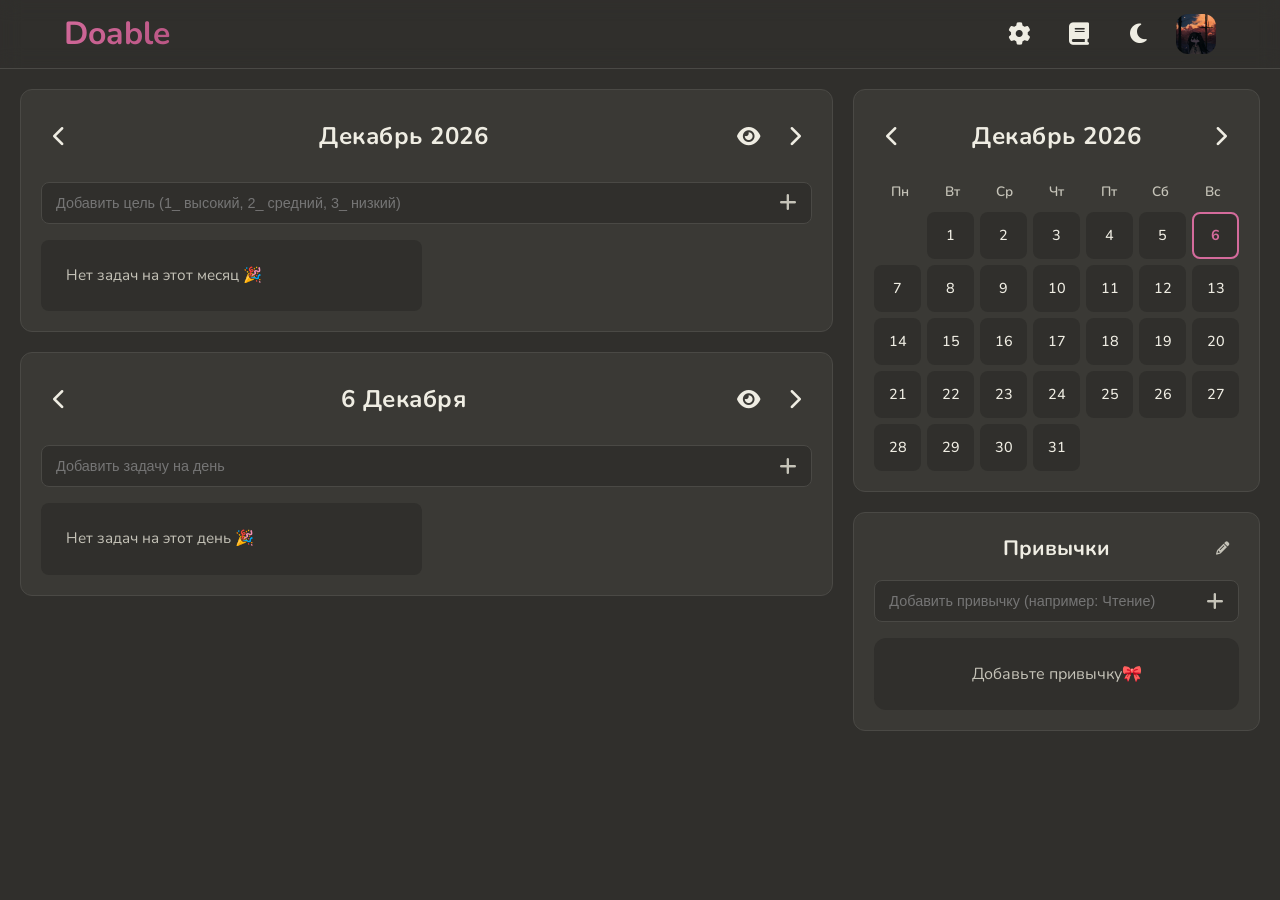
==== commit 4a7ec46b: "Structure changed" ====
--- a/index.html
+++ b/index.html
@@ -41,14 +41,14 @@
     <!-- Меню навигации -->
     <nav class="nav__items" id="nav-menu">
       <div class="nav__item">
-        <a href="settings.html" class="nav__button btn" id="settings-btn" aria-label="Открыть Настройки">
+        <a href="settings/index.html" class="nav__button btn" id="settings-btn" aria-label="Открыть Настройки">
           <i class="fa-solid fa-gear btn--icon"></i>
           <span class="nav__text">Настройки</span>
         </a>
       </div>
 
       <div class="nav__item">
-        <a href="diary.html" class="nav__button btn" id="settings-btn" aria-label="Открыть Дневник">
+        <a href="diary/index.html" class="nav__button btn" id="settings-btn" aria-label="Открыть Дневник">
           <i class="fa-solid fa-book btn--icon"></i>
           <span class="nav__text">Дневник</span>
         </a>
--- a/css/style.css
+++ b/css/style.css
@@ -1,32 +1,47 @@
 /* ====================Colors===================== */
 
+/* ====================Colors===================== */
+
 :root {
-  --bg: #121212;
-  --bg-secondary: #1a1a1a;
-  --bg-tertiary: #1f1f1f;
-  --bg-hover: #2a2a2a;
-  --text: #e0e0e0;
-  --text-muted: #a0a0a0;
-  --accent: #7c5cff;
-  --accent-dark: #5c3ccf;
-  --accent-glow: rgba(124, 92, 255, 0.2);
-  --border: #2a2a2a;
-  --input-glow: #7c5cff4d;
-  --success: #4caf50;
-  --warning: #ff9800;
-
-  --priority-1: #e25f5f;
-  --priority-1-bg: rgba(226, 95, 95, 0.15);
-  --priority-2: #d29e1d;
-  --priority-2-bg: rgba(210, 158, 29, 0.15);
-  --priority-3: #7a7a7a;
-  --priority-3-bg: rgba(122, 122, 122, 0.15);
-
+  /* Основные цвета */
+  --bg: #302f2c;
+  --bg-secondary: #3a3935;
+  --bg-tertiary: #42413d;
+  --bg-hover: #4a4945;
+  
+  /* Текст */
+  --text: #efede3;
+  --text-muted: #c5c3b8;
+  
+  /* Акценты - РОЗОВЫЙ */
+  --accent: #d46b9c;
+  --accent-dark: #b85482;
+  --accent-glow: rgba(212, 107, 156, 0.25);
+  
+  /* Границы и тени */
+  --border: #4a4945;
+  --input-glow: rgba(212, 107, 156, 0.4);
+  
+  /* Специальные */
+  --success: #6b9c5c;
+  --warning: #e0a34b;
+  
+  /* Приоритеты */
+  --priority-1: #e0735f;
+  --priority-1-bg: rgba(224, 115, 95, 0.15);
+  --priority-2: #d4a34a;
+  --priority-2-bg: rgba(212, 163, 74, 0.15);
+  --priority-3: #8a8982;
+  --priority-3-bg: rgba(138, 137, 130, 0.15);
+  
+  /* Радиусы и тени */
   --radius: 12px;
   --radius-sm: 8px;
-  --shadow-sm: 0 2px 4px rgba(0, 0, 0, 0.1);
-  --shadow-md: 0 4px 8px rgba(0, 0, 0, 0.15);
-  --shadow-lg: 0 8px 16px rgba(0, 0, 0, 0.2);
+  --shadow-sm: 0 2px 4px rgba(0, 0, 0, 0.15);
+  --shadow-md: 0 4px 8px rgba(0, 0, 0, 0.2);
+  --shadow-lg: 0 8px 16px rgba(0, 0, 0, 0.25);
+
+  --text-on-accent: #efede3;
 }
 
 /* ====================Main======================= */
@@ -97,18 +112,45 @@
 /* ====================Light theme================ */
 
 body.light {
-  --bg: #f5f7fa;
+  /* Основные цвета - более контрастная белая тема */
+  --bg: #efede8;
   --bg-secondary: #ffffff;
-  --bg-tertiary: #f8f9fa;
-  --bg-hover: #e9ecef;
-  --text: #1a1a2e;
-  --text-muted: #6c757d;
-  --border: #dee2e6;
-  --shadow-sm: 0 2px 4px rgba(0, 0, 0, 0.05);
-  --shadow-md: 0 4px 8px rgba(0, 0, 0, 0.08);
-  --priority-1-bg: rgba(226, 95, 95, 0.1);
-  --priority-2-bg: rgba(210, 158, 29, 0.1);
-  --priority-3-bg: rgba(122, 122, 122, 0.1);
+  --bg-tertiary: #f8f7f3;     
+  --bg-hover: #e8e6e0;
+  
+  /* Текст - максимально контрастный */
+  --text: #1c1b18;
+  --text-muted: #5a5952;
+  
+  /* Акценты - РОЗОВЫЙ */
+  --accent: #d46b9c;
+  --accent-dark: #b85482;
+  --accent-glow: rgba(212, 107, 156, 0.15);
+  
+  /* Границы и тени - заметнее */
+  --border: #d1cfc8;
+  --input-glow: rgba(212, 107, 156, 0.35);
+  
+  /* Специальные */
+  --success: #5c8a4a;
+  --success-bg: rgba(92, 138, 74, 0.1);
+  --warning: #d4922a;
+  --warning-bg: rgba(212, 146, 42, 0.1);
+  
+  /* Приоритеты - насыщеннее */
+  --priority-1: #e0735f;
+  --priority-1-bg: rgba(224, 115, 95, 0.12);
+  --priority-2: #d4a34a;
+  --priority-2-bg: rgba(212, 163, 74, 0.12);
+  --priority-3: #8a8980;
+  --priority-3-bg: rgba(138, 137, 128, 0.12);
+  
+  /* Тени - глубже для объема */
+  --shadow-sm: 0 1px 3px rgba(0, 0, 0, 0.08), 0 1px 2px rgba(0, 0, 0, 0.05);
+  --shadow-md: 0 4px 8px rgba(0, 0, 0, 0.08), 0 2px 4px rgba(0, 0, 0, 0.06);
+  --shadow-lg: 0 8px 16px rgba(0, 0, 0, 0.1), 0 4px 8px rgba(0, 0, 0, 0.08);
+
+  --text-on-accent: #ffffff;
 }
 
 /* ====================Navbar===================== */
@@ -907,7 +949,7 @@
 
 
 /* ====================Diary Page==================== */
-.diary__container{
+.diary__container {
   width: min(100%, 1500px);
   margin: 0 auto;
   padding: 20px;
@@ -945,30 +987,88 @@
   border: 1px solid var(--border);
 }
 
+.diary__header {
+  display: grid;
+  grid-template-columns: 1fr 1fr auto 1fr 1fr;
+  align-items: center;
+  gap: 12px;
+  margin-bottom: 24px;
+}
+
 .diary__date {
-  text-align: center;
   font-size: 1.8rem;
   font-weight: 800;
   color: var(--accent);
-  margin-bottom: 20px;
-}
+  margin: 0;
+  text-align: center;
+  grid-column: 3;
+}
+
+.diary__clear-btn,
+.diary__copy-btn {
+  background-color: var(--bg-tertiary);
+  border: 1px solid var(--border);
+  color: var(--text-muted);
+  padding: 8px 14px;
+  border-radius: var(--radius-sm);
+  font-size: 0.85rem;
+  font-weight: 500;
+  cursor: pointer;
+  transition: all 0.2s ease;
+  display: inline-flex;
+  align-items: center;
+  justify-content: center;
+  gap: 8px;
+  white-space: nowrap;
+  width: auto;
+  flex-shrink: 0;
+}
+
+.diary__clear-btn i,
+.diary__copy-btn i {
+  font-size: 0.9rem;
+}
+
+.diary__clear-btn:hover {
+  background-color: var(--priority-1-bg);
+  border-color: var(--priority-1);
+  color: var(--priority-1);
+  transform: translateY(-1px);
+}
+
+.diary__copy-btn:hover {
+  background-color: var(--accent-glow);
+  border-color: var(--accent);
+  color: var(--accent);
+  transform: translateY(-1px);
+}
+
+.diary__clear-btn:active,
+.diary__copy-btn:active {
+  transform: translateY(0) scale(0.96);
+}
+
 .diary__fields {
   display: flex;
   flex-direction: column;
   gap: 20px;
 }
+
 .diary__field {
   display: flex;
   flex-direction: column;
   gap: 8px;
 }
+
 .diary__label {
   font-weight: 600;
   display: flex;
   align-items: center;
   gap: 8px;
   color: var(--text-muted);
-}
+  font-size: 0.9rem;
+}
+
 .diary__textarea {
   padding: 12px;
   border-radius: var(--radius);
@@ -986,9 +1086,60 @@
   border-color: var(--accent);
   box-shadow: 0 0 0 3px var(--input-glow);
 }
+
 .diary__textarea::placeholder {
   color: var(--text-muted);
   opacity: 0.5;
+}
+@media (max-width: 550px) {
+  .diary__header {
+    display: flex;
+    flex-direction: column;
+    align-items: stretch;
+    gap: 12px;
+  }
+  
+  .diary__date {
+    text-align: center;
+    font-size: 1.5rem;
+    order: 1;
+  }
+  
+  .diary__clear-btn {
+    order: 2;
+  }
+  
+  .diary__copy-btn {
+    order: 3;
+  }
+  
+  .diary__clear-btn,
+  .diary__copy-btn {
+    width: 100%;
+    justify-content: center;
+    padding: 10px;
+  }
+  
+  .diary__clear-btn span,
+  .diary__copy-btn span {
+    display: inline;  /* Показываем текст на мобилках */
+  }
+  
+  .diary__clear-btn i,
+  .diary__copy-btn i {
+    font-size: 1rem;
+  }
+}
+
+@media (max-width: 400px) {
+  .diary__date {
+    font-size: 1.3rem;
+  }
+  
+  .diary__clear-btn,
+  .diary__copy-btn {
+    padding: 8px;
+  }
 }
 
 /* ====================Empty States================ */
@@ -1018,7 +1169,7 @@
   bottom: 20px;
   right: 20px;
   background: var(--accent);
-  color: #e0e0e0;
+  color: var(--text-on-accent);;
   padding: 12px 20px;
   border-radius: 8px;
   z-index: 9999;
@@ -1046,3 +1197,15 @@
     transform: translateX(100px);
   }
 }
+/* ====================Highlighted Items==================== */
+
+/* Выделенные задачи - только акцентная полоска */
+.day__item--highlighted,
+.month__item--highlighted {
+  border-left: 3px solid var(--accent);
+}
+
+.day__item--highlighted:hover,
+.month__item--highlighted:hover {
+  border-left: 4px solid var(--accent);
+}
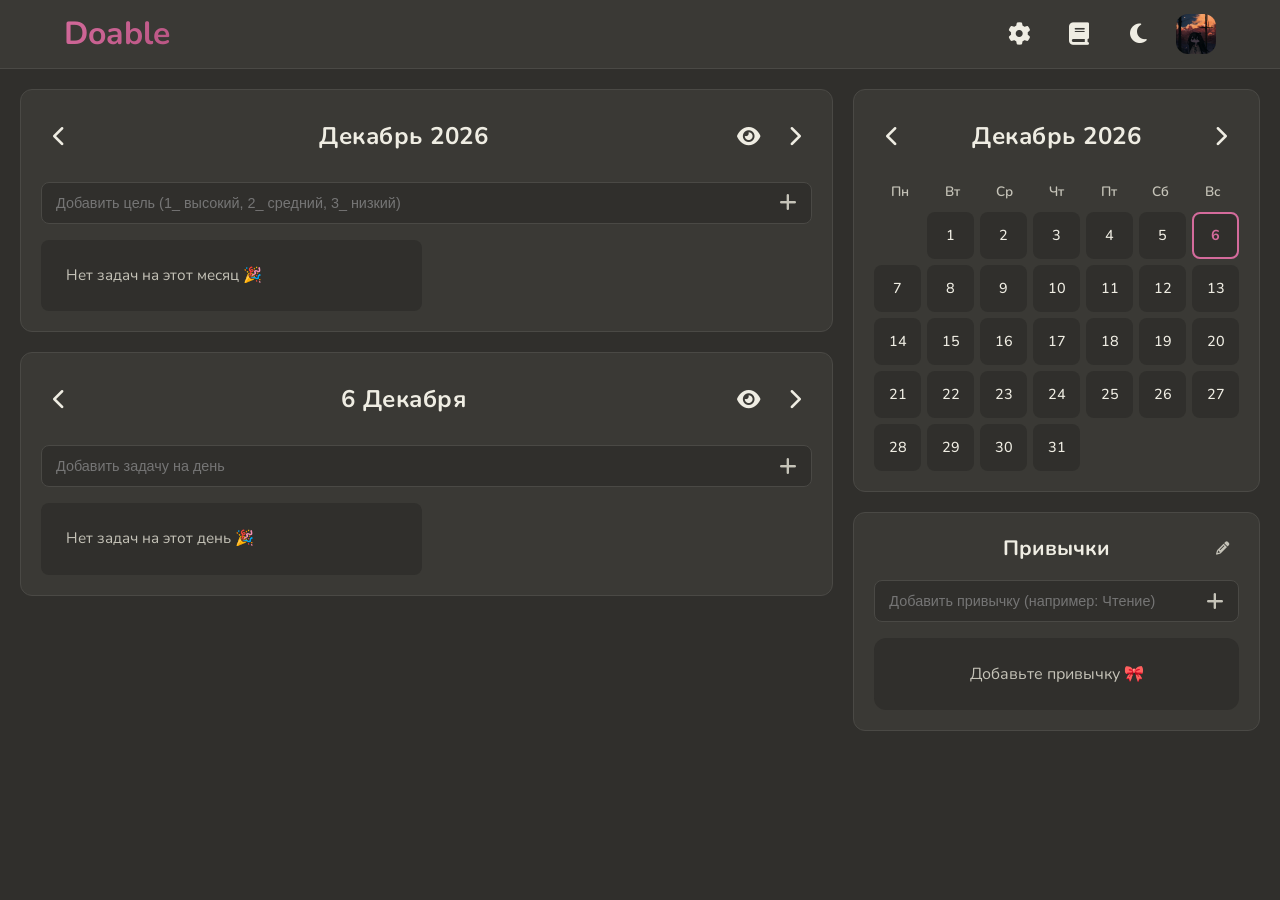
==== commit a3d97815: "comments redacted" ====
--- a/index.html
+++ b/index.html
@@ -3,7 +3,7 @@
 <head>
   <meta charset="UTF-8">
   <meta name="viewport" content="width=device-width, initial-scale=1.0, viewport-fit=cover">
-  <title>Doable</title>
+  <title>Doable — Управляй задачами и привычками</title>
 
   <!-- CSS -->
   <link rel="stylesheet" href="css/style.css">
@@ -21,16 +21,16 @@
 </head>
 <body>
 
-<!-- ====================NAVIGATION BAR==================== -->
+<!-- ==================== НАВИГАЦИОННАЯ ПАНЕЛЬ ==================== -->
 <header class="nav" aria-label="Главная навигация">
   <div class="nav__container">
 
-    <!-- Чекбокс для управления мобильным меню -->
+    <!-- Скрытый чекбокс для управления мобильным меню -->
     <input type="checkbox" id="menu-toggle" class="nav__checkbox" aria-label="Открыть меню">
 
     <div class="nav__top">
       <h1 class="nav__title">Doable</h1>
-      <!-- Бургер-иконка -->
+      <!-- Бургер-иконка для мобильных устройств -->
       <label for="menu-toggle" class="nav__burger" id="burger-btn" aria-label="Открыть меню">
         <span class="nav__burger--line"></span>
         <span class="nav__burger--line"></span>
@@ -48,7 +48,7 @@
       </div>
 
       <div class="nav__item">
-        <a href="diary/index.html" class="nav__button btn" id="settings-btn" aria-label="Открыть Дневник">
+        <a href="diary/index.html" class="nav__button btn" id="diary-btn" aria-label="Открыть Дневник">
           <i class="fa-solid fa-book btn--icon"></i>
           <span class="nav__text">Дневник</span>
         </a>
@@ -68,12 +68,13 @@
   </div>
 </header>
 
-<!-- ====================MAIN APPLICATION================== -->
+<!-- ==================== ОСНОВНОЕ ПРИЛОЖЕНИЕ ==================== -->
 <main class="container">
-  <!-- ==========ЛЕВАЯ КОЛОНКА: Месяц + День========== -->
+  
+  <!-- ЛЕВАЯ КОЛОНКА: Месяц + День -->
   <section class="column column--left">
 
-    <!-- БЛОК МЕСЯЦ (цели / глобальные задачи) -->
+    <!-- БЛОК МЕСЯЦ (глобальные цели) -->
     <section class="month" id="month" aria-label="Цели на месяц">
       <div class="month__controls">
         <button class="month__btn btn btn--icon" id="month-prev" aria-label="Предыдущий месяц">
@@ -129,8 +130,8 @@
           autocomplete="off"
           aria-label="Добавить задачу на день"
         >
-        <button class="day__btn btn btn--icon day__add-btn add-btn" id="day-addTask" aria-label="Добавить цель">
-          <i class="fa-solid fa-plus" id="day-addTask"></i>
+        <button class="day__btn btn btn--icon day__add-btn add-btn" id="day-addTask" aria-label="Добавить задачу">
+          <i class="fa-solid fa-plus"></i>
         </button>
       </div>
 
@@ -138,10 +139,10 @@
     </section>
   </section>
 
-  <!-- ==========ПРАВАЯ КОЛОНКА: Календарь + Привычки========== -->
+  <!-- ПРАВАЯ КОЛОНКА: Календарь + Привычки -->
   <section class="column column--right">
 
-    <!-- КАЛЕНДАРЬ с индикаторами задач -->
+    <!-- КАЛЕНДАРЬ -->
     <section class="calendar" id="calendar" aria-label="Календарь событий">
       <div class="calendar__controls">
         <button class="calendar__btn btn btn--icon" id="calendar-prev" aria-label="Предыдущий месяц">
@@ -159,19 +160,17 @@
       </div>
 
       <!-- Сетка с числами дней -->
-      <div class="calendar__grid" id="calendar-grid">
-      </div>
+      <div class="calendar__grid" id="calendar-grid"></div>
     </section>
 
     <!-- ТРЕКЕР ПРИВЫЧЕК -->
     <section class="habit" id="habit" aria-label="Трекер привычек">
-        <div class="habit__header">
-          <h2 class="habit__title">Привычки</h2>
-          <button class="habit__edit-btn btn btn--icon" id="habit-edit-btn" aria-label="Режим редактирования">
-            <i class="fa-solid fa-pencil"></i>
-          </button>
-        </div>
-
+      <div class="habit__header">
+        <h2 class="habit__title">Привычки</h2>
+        <button class="habit__edit-btn btn btn--icon" id="habit-edit-btn" aria-label="Режим редактирования">
+          <i class="fa-solid fa-pencil"></i>
+        </button>
+      </div>
 
       <div class="habit__input-wrapper input-wrapper">
         <input 
@@ -187,7 +186,7 @@
         </button>
       </div>
 
-      <!-- Сетка привычек -->
+      <!-- Сетка привычек (заполняется JS) -->
       <div class="habit__grid" id="habit-grid"></div>
     </section>
 
@@ -197,4 +196,3 @@
 <!-- Подключение основного JS файла -->
 <script type="module" src="JS/main.js"></script>
 </body>
-</html>
--- a/css/style.css
+++ b/css/style.css
@@ -1,9 +1,13 @@
-/* ====================Colors===================== */
-
-/* ====================Colors===================== */
+/**
+ * ==================== DOABLE — Стили приложения ====================
+ * Тёмная и светлая темы, адаптивный дизайн
+ * Цветовая схема: тёплые тона с розовым акцентом
+ */
+
+/* ==================== ЦВЕТА ==================== */
 
 :root {
-  /* Основные цвета */
+  /* Основные цвета — тёмная тема */
   --bg: #302f2c;
   --bg-secondary: #3a3935;
   --bg-tertiary: #42413d;
@@ -13,7 +17,7 @@
   --text: #efede3;
   --text-muted: #c5c3b8;
   
-  /* Акценты - РОЗОВЫЙ */
+  /* Акценты — розовый */
   --accent: #d46b9c;
   --accent-dark: #b85482;
   --accent-glow: rgba(212, 107, 156, 0.25);
@@ -40,13 +44,38 @@
   --shadow-sm: 0 2px 4px rgba(0, 0, 0, 0.15);
   --shadow-md: 0 4px 8px rgba(0, 0, 0, 0.2);
   --shadow-lg: 0 8px 16px rgba(0, 0, 0, 0.25);
-
   --text-on-accent: #efede3;
 }
 
-/* ====================Main======================= */
-
-/* Сброс стилей и базовые настройки */
+/* Светлая тема */
+body.light {
+  --bg: #efede8;
+  --bg-secondary: #ffffff;
+  --bg-tertiary: #f8f7f3;
+  --bg-hover: #e8e6e0;
+  --text: #1c1b18;
+  --text-muted: #5a5952;
+  --accent: #d46b9c;
+  --accent-dark: #b85482;
+  --accent-glow: rgba(212, 107, 156, 0.15);
+  --border: #d1cfc8;
+  --input-glow: rgba(212, 107, 156, 0.35);
+  --success: #5c8a4a;
+  --warning: #d4922a;
+  --priority-1: #e0735f;
+  --priority-1-bg: rgba(224, 115, 95, 0.12);
+  --priority-2: #d4a34a;
+  --priority-2-bg: rgba(212, 163, 74, 0.12);
+  --priority-3: #8a8980;
+  --priority-3-bg: rgba(138, 137, 128, 0.12);
+  --shadow-sm: 0 1px 3px rgba(0, 0, 0, 0.08), 0 1px 2px rgba(0, 0, 0, 0.05);
+  --shadow-md: 0 4px 8px rgba(0, 0, 0, 0.08), 0 2px 4px rgba(0, 0, 0, 0.06);
+  --shadow-lg: 0 8px 16px rgba(0, 0, 0, 0.1), 0 4px 8px rgba(0, 0, 0, 0.08);
+  --text-on-accent: #ffffff;
+}
+
+/* ==================== БАЗОВЫЕ СТИЛИ ==================== */
+
 *,
 *::after,
 *::before {
@@ -66,6 +95,14 @@
   color: var(--text);
   line-height: 1.5;
   min-height: 100vh;
+  user-select: none;
+  -webkit-user-select: none;
+}
+
+/* Разрешаем выделение текста только в полях ввода */
+input, textarea, [contenteditable="true"] {
+  user-select: text;
+  -webkit-user-select: text;
 }
 
 img {
@@ -73,23 +110,12 @@
   display: block;
 }
 
-/* Стиль для выделения текста */
 ::selection {
   background-color: var(--accent);
   color: var(--bg-secondary);
 }
 
-body {
-  user-select: none;
-  -webkit-user-select: none;
-}
-
-input, textarea, [contenteditable="true"] {
-  user-select: text;
-  -webkit-user-select: text;
-}
-
-/* ====================Scrollbar=================== */
+/* ==================== СКРОЛЛБАР ==================== */
 
 ::-webkit-scrollbar {
   width: 8px;
@@ -109,51 +135,8 @@
 ::-webkit-scrollbar-thumb:hover {
   background: var(--accent);
 }
-/* ====================Light theme================ */
-
-body.light {
-  /* Основные цвета - более контрастная белая тема */
-  --bg: #efede8;
-  --bg-secondary: #ffffff;
-  --bg-tertiary: #f8f7f3;     
-  --bg-hover: #e8e6e0;
-  
-  /* Текст - максимально контрастный */
-  --text: #1c1b18;
-  --text-muted: #5a5952;
-  
-  /* Акценты - РОЗОВЫЙ */
-  --accent: #d46b9c;
-  --accent-dark: #b85482;
-  --accent-glow: rgba(212, 107, 156, 0.15);
-  
-  /* Границы и тени - заметнее */
-  --border: #d1cfc8;
-  --input-glow: rgba(212, 107, 156, 0.35);
-  
-  /* Специальные */
-  --success: #5c8a4a;
-  --success-bg: rgba(92, 138, 74, 0.1);
-  --warning: #d4922a;
-  --warning-bg: rgba(212, 146, 42, 0.1);
-  
-  /* Приоритеты - насыщеннее */
-  --priority-1: #e0735f;
-  --priority-1-bg: rgba(224, 115, 95, 0.12);
-  --priority-2: #d4a34a;
-  --priority-2-bg: rgba(212, 163, 74, 0.12);
-  --priority-3: #8a8980;
-  --priority-3-bg: rgba(138, 137, 128, 0.12);
-  
-  /* Тени - глубже для объема */
-  --shadow-sm: 0 1px 3px rgba(0, 0, 0, 0.08), 0 1px 2px rgba(0, 0, 0, 0.05);
-  --shadow-md: 0 4px 8px rgba(0, 0, 0, 0.08), 0 2px 4px rgba(0, 0, 0, 0.06);
-  --shadow-lg: 0 8px 16px rgba(0, 0, 0, 0.1), 0 4px 8px rgba(0, 0, 0, 0.08);
-
-  --text-on-accent: #ffffff;
-}
-
-/* ====================Navbar===================== */
+
+/* ==================== НАВИГАЦИОННАЯ ПАНЕЛЬ ==================== */
 
 .nav {
   background-color: var(--bg-secondary);
@@ -161,8 +144,6 @@
   position: sticky;
   top: 0;
   z-index: 100;
-  backdrop-filter: blur(10px);
-  background-color: rgba(var(--bg-secondary-rgb), 0.95);
 }
 
 .nav__container {
@@ -170,8 +151,6 @@
   margin: 0 auto;
   padding: 10px 0;
 }
-
-/* TOP */
 
 .nav__top {
   display: grid;
@@ -192,12 +171,11 @@
   scale: 1.02;
 }
 
-.nav__title--link{
+.nav__title--link {
   text-decoration: none;
 }
 
-/* BURGER */
-
+/* Бургер-меню */
 .nav__checkbox {
   display: none;
 }
@@ -226,7 +204,7 @@
   transition: 0.3s;
 }
 
-/* АНИМАЦИЯ БУРГЕРА */
+/* Анимация бургера */
 .nav__checkbox:checked + .nav__top .nav__burger--line:nth-child(1) {
   transform: translateY(9px) rotate(45deg);
 }
@@ -239,7 +217,7 @@
   transform: translateY(-9px) rotate(-45deg);
 }
 
-/* MENU */
+/* Меню */
 .nav__items {
   max-height: 0;
   overflow: hidden;
@@ -253,8 +231,6 @@
   max-height: 200px;
 }
 
-/* ITEMS */
-
 .nav__item {
   margin: 8px 0;
   width: 100%;
@@ -263,8 +239,6 @@
   align-items: center;
   justify-content: center;
 }
-
-/* BUTTONS */
 
 .nav__button {
   gap: 10px;
@@ -295,8 +269,6 @@
   font-size: 1rem;
 }
 
-/* LOGO */
-
 .nav__item--img {
   display: none;
 }
@@ -305,7 +277,7 @@
   scale: 1.05;
 }
 
-/* DESKTOP NavBar */
+/* Десктопная версия навигации */
 @media (min-width: 700px) {
   .nav__container {
     display: grid;
@@ -357,7 +329,7 @@
   }
 }
 
-/* ====================Main container================ */
+/* ==================== ОСНОВНОЙ КОНТЕЙНЕР ==================== */
 
 .container {
   width: min(100%, 1500px);
@@ -375,7 +347,7 @@
   gap: 20px;
 }
 
-/* Карточки (месяц, день, календарь, привычки) */
+/* Карточки */
 .month,
 .day,
 .calendar,
@@ -395,7 +367,7 @@
   box-shadow: var(--shadow-md);
 }
 
-/* 2 колонки на больших экранах */
+/* Две колонки на больших экранах */
 @media (min-width: 850px) {
   .container {
     grid-template-columns: 2fr 1fr;
@@ -403,7 +375,7 @@
   }
 }
 
-/* ====================Controls==================== */
+/* ==================== УПРАВЛЕНИЕ (кнопки, заголовки) ==================== */
 
 .month__controls,
 .day__controls,
@@ -415,8 +387,6 @@
   margin-bottom: 20px;
 }
 
-
-/* Заголовки (дата, месяц) */
 .day__title,
 .month__title,
 .calendar__title {
@@ -432,7 +402,7 @@
   flex: 1;
 }
 
-/* Hover эффект для кликабельных заголовков */
+/* Кликабельные заголовки */
 .day__title--clickable:hover,
 .month__title--clickable:hover,
 .calendar__title--clickable:hover {
@@ -441,7 +411,6 @@
   transform: scale(1.02);
 }
 
-/* Active эффект для заголовков */
 .month__title:active,
 .day__title:active,
 .calendar__title:active {
@@ -474,6 +443,7 @@
   transform: scale(1.1);
 }
 
+/* Адаптация для мобильных */
 @media (max-width: 600px) {
   .month__controls,
   .day__controls,
@@ -486,7 +456,7 @@
   .month__title,
   .calendar__title {
     font-size: 1rem;
-    padding: 4px 4px;
+    padding: 4px;
   }
   
   .month__btn,
@@ -499,12 +469,6 @@
 }
 
 @media (max-width: 400px) {
-  .month__controls,
-  .day__controls,
-  .calendar__controls {
-    gap: 2px;
-  }
-  
   .day__title,
   .month__title,
   .calendar__title {
@@ -521,23 +485,7 @@
   }
 }
 
-@media (max-width: 320px) {
-  .day__title,
-  .month__title,
-  .calendar__title {
-    font-size: 0.7rem;
-  }
-  
-  .month__btn,
-  .day__btn,
-  .calendar__btn {
-    font-size: 0.7rem;
-    width: 24px;
-    height: 24px;
-  }
-}
-
-/* ====================Lists======================= */
+/* ==================== СПИСКИ ЗАДАЧ ==================== */
 
 .month__list,
 .day__list {
@@ -547,7 +495,7 @@
   gap: 10px;
 }
 
-/* Элементы списка задач */
+/* Элементы списка */
 .month__item,
 .day__item {
   display: grid;
@@ -568,7 +516,6 @@
   transform: translateX(2px);
 }
 
-/* Текст задачи */
 .month__text,
 .day__text {
   word-break: break-word;
@@ -577,7 +524,7 @@
   line-height: 1.4;
 }
 
-/* Приоритеты (кружок с цифрой) */
+/* Приоритеты */
 .priority {
   width: 28px;
   height: 28px;
@@ -649,7 +596,7 @@
   text-decoration: line-through;
 }
 
-/* Чекбокс задачи */
+/* Чекбокс */
 .day__check {
   color: var(--text-muted);
   background: none;
@@ -688,7 +635,7 @@
   }
 }
 
-/* ====================Calendar==================== */
+/* ==================== КАЛЕНДАРЬ ==================== */
 
 .calendar__header {
   display: grid;
@@ -726,7 +673,7 @@
   z-index: 1;
 }
 
-/* Индикатор наличия задач на день */
+/* Индикатор наличия записи в дневнике */
 .calendar__day--has-task::after {
   content: '';
   position: absolute;
@@ -737,12 +684,14 @@
   border-radius: 50%;
 }
 
+/* Сегодняшний день */
 .calendar__day--today {
   border: 2px solid var(--accent);
   font-weight: 700;
   color: var(--accent);
 }
 
+/* Активная/выбранная дата */
 .calendar__day--active {
   border: 2px solid var(--accent);
   background-color: var(--accent-glow);
@@ -759,7 +708,7 @@
   }
 }
 
-/* ====================Habit======================= */
+/* ==================== ПРИВЫЧКИ ==================== */
 
 .habit__header {
   position: relative;
@@ -802,7 +751,7 @@
   background-color: var(--bg-hover);
 }
 
-/* Сетка трекера привычек */
+/* Сетка привычек */
 .habit__grid {
   display: grid;
   grid-template-columns: minmax(100px, auto) repeat(7, minmax(35px, 1fr));
@@ -812,7 +761,6 @@
   overflow-x: visible;
 }
 
-/* Ячейка привычки */
 .habit__cell {
   aspect-ratio: 1/1;
   background-color: var(--bg);
@@ -827,13 +775,11 @@
   background-color: var(--accent-glow);
 }
 
-/* Выполненная привычка */
 .habit__cell--done {
   background: var(--accent);
   box-shadow: 0 0 4px var(--accent);
 }
 
-/* Кнопка удаления привычки */
 .habit__delete-btn {
   background: none;
   border: none;
@@ -866,9 +812,7 @@
   max-width: 100px;
 }
 
-
-
-/* ====================Inputs====================== */
+/* ==================== ПОЛЯ ВВОДА ==================== */
 
 .input-wrapper {
   position: relative;
@@ -893,7 +837,7 @@
   background: var(--bg-hover);
 }
 
-/* Все кнопки внутри инпутов */
+/* Кнопка добавления внутри инпута */
 .add-btn {
   position: absolute;
   right: 8px;
@@ -911,7 +855,7 @@
   border-radius: var(--radius-sm);
   transition: all 0.2s ease;
   font-size: 1.2rem;
-  z-index: 100000;
+  z-index: 1;
 }
 
 .add-btn:hover {
@@ -920,10 +864,11 @@
   transform: translateY(-50%) scale(1.05);
 }
 
-.add-btn:active{
+.add-btn:active {
   transform: translateY(-50%) scale(0.95);
 }
 
+/* Редактируемое поле */
 .edit-input {
   padding: 5px 10px;
   word-break: break-word;
@@ -934,21 +879,22 @@
   outline: none;
 }
 
-/* ====================Button Active States======== */
+/* ==================== КНОПКИ (общие) ==================== */
 
 button {
   transition: all 0.2s ease;
 }
 
-button:active{
+button:active {
   transform: scale(0.95);
 }
-.btn:active{
+
+.btn:active {
   transform: scale(0.95);
 }
 
-
-/* ====================Diary Page==================== */
+/* ==================== СТРАНИЦА ДНЕВНИКА ==================== */
+
 .diary__container {
   width: min(100%, 1500px);
   margin: 0 auto;
@@ -1091,6 +1037,8 @@
   color: var(--text-muted);
   opacity: 0.5;
 }
+
+/* Мобильная адаптация дневника */
 @media (max-width: 550px) {
   .diary__header {
     display: flex;
@@ -1119,16 +1067,6 @@
     justify-content: center;
     padding: 10px;
   }
-  
-  .diary__clear-btn span,
-  .diary__copy-btn span {
-    display: inline;  /* Показываем текст на мобилках */
-  }
-  
-  .diary__clear-btn i,
-  .diary__copy-btn i {
-    font-size: 1rem;
-  }
 }
 
 @media (max-width: 400px) {
@@ -1142,12 +1080,12 @@
   }
 }
 
-/* ====================Empty States================ */
+/* ==================== ПУСТЫЕ СОСТОЯНИЯ ==================== */
 
 .month__item--empty,
 .day__item--empty {
   text-align: center;
-  padding: 24px 24px;
+  padding: 24px;
   color: var(--text-muted);
   font-size: 0.85rem;
   grid-column: 1 / -1;
@@ -1162,14 +1100,14 @@
   color: var(--text-muted);
 }
 
-/* ====================Notification================ */
-
-.notification{
+/* ==================== УВЕДОМЛЕНИЯ ==================== */
+
+.notification {
   position: fixed;
   bottom: 20px;
   right: 20px;
   background: var(--accent);
-  color: var(--text-on-accent);;
+  color: var(--text-on-accent);
   padding: 12px 20px;
   border-radius: 8px;
   z-index: 9999;
@@ -1197,9 +1135,9 @@
     transform: translateX(100px);
   }
 }
-/* ====================Highlighted Items==================== */
-
-/* Выделенные задачи - только акцентная полоска */
+
+/* ==================== ВЫДЕЛЕННЫЕ ЭЛЕМЕНТЫ (Alt+H) ==================== */
+
 .day__item--highlighted,
 .month__item--highlighted {
   border-left: 3px solid var(--accent);
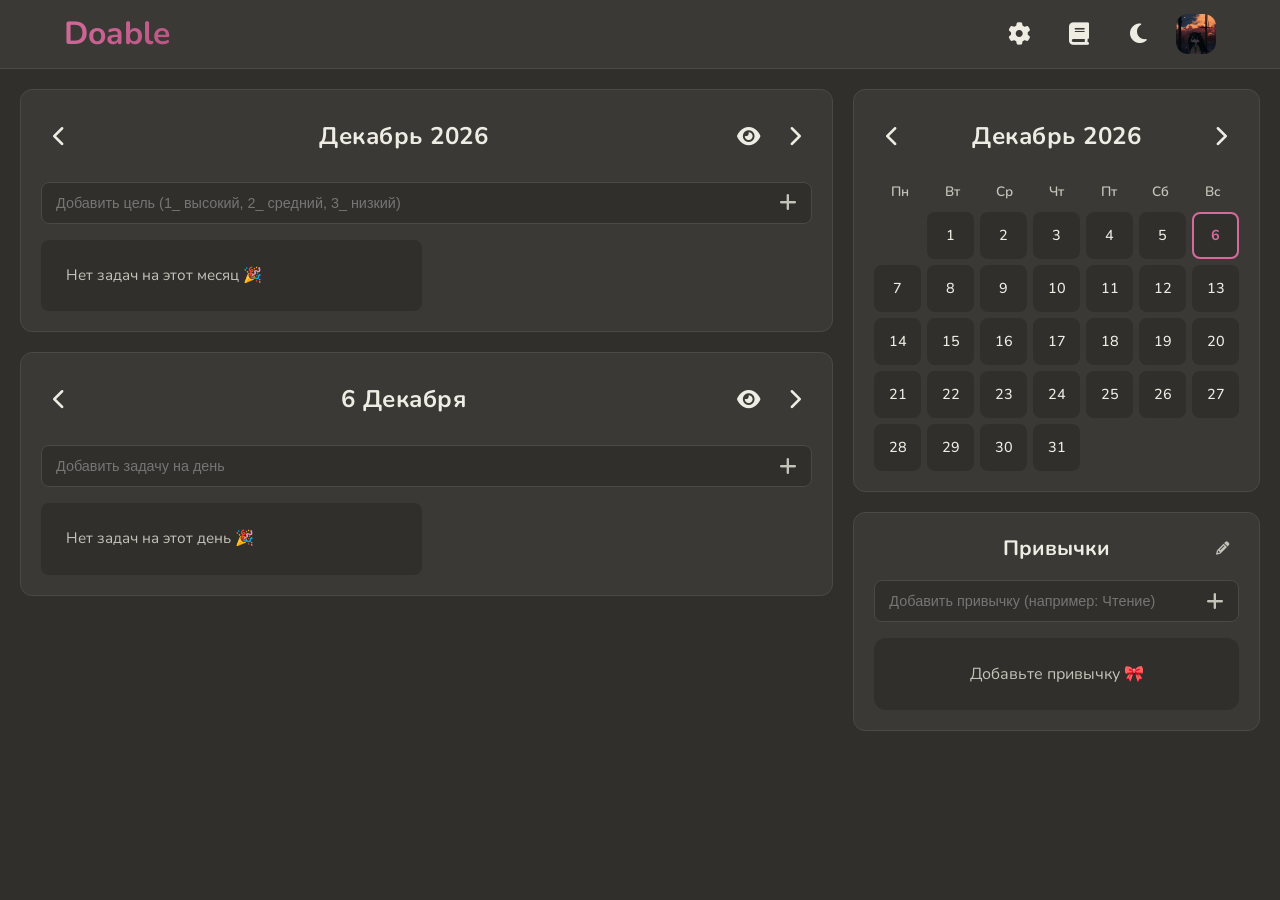
==== commit 5ee503f0: "readmefinal redacted" ====
--- a/index.html
+++ b/index.html
@@ -3,7 +3,7 @@
 <head>
   <meta charset="UTF-8">
   <meta name="viewport" content="width=device-width, initial-scale=1.0, viewport-fit=cover">
-  <title>Doable — Управляй задачами и привычками</title>
+  <title>Doable </title>
 
   <!-- CSS -->
   <link rel="stylesheet" href="css/style.css">
